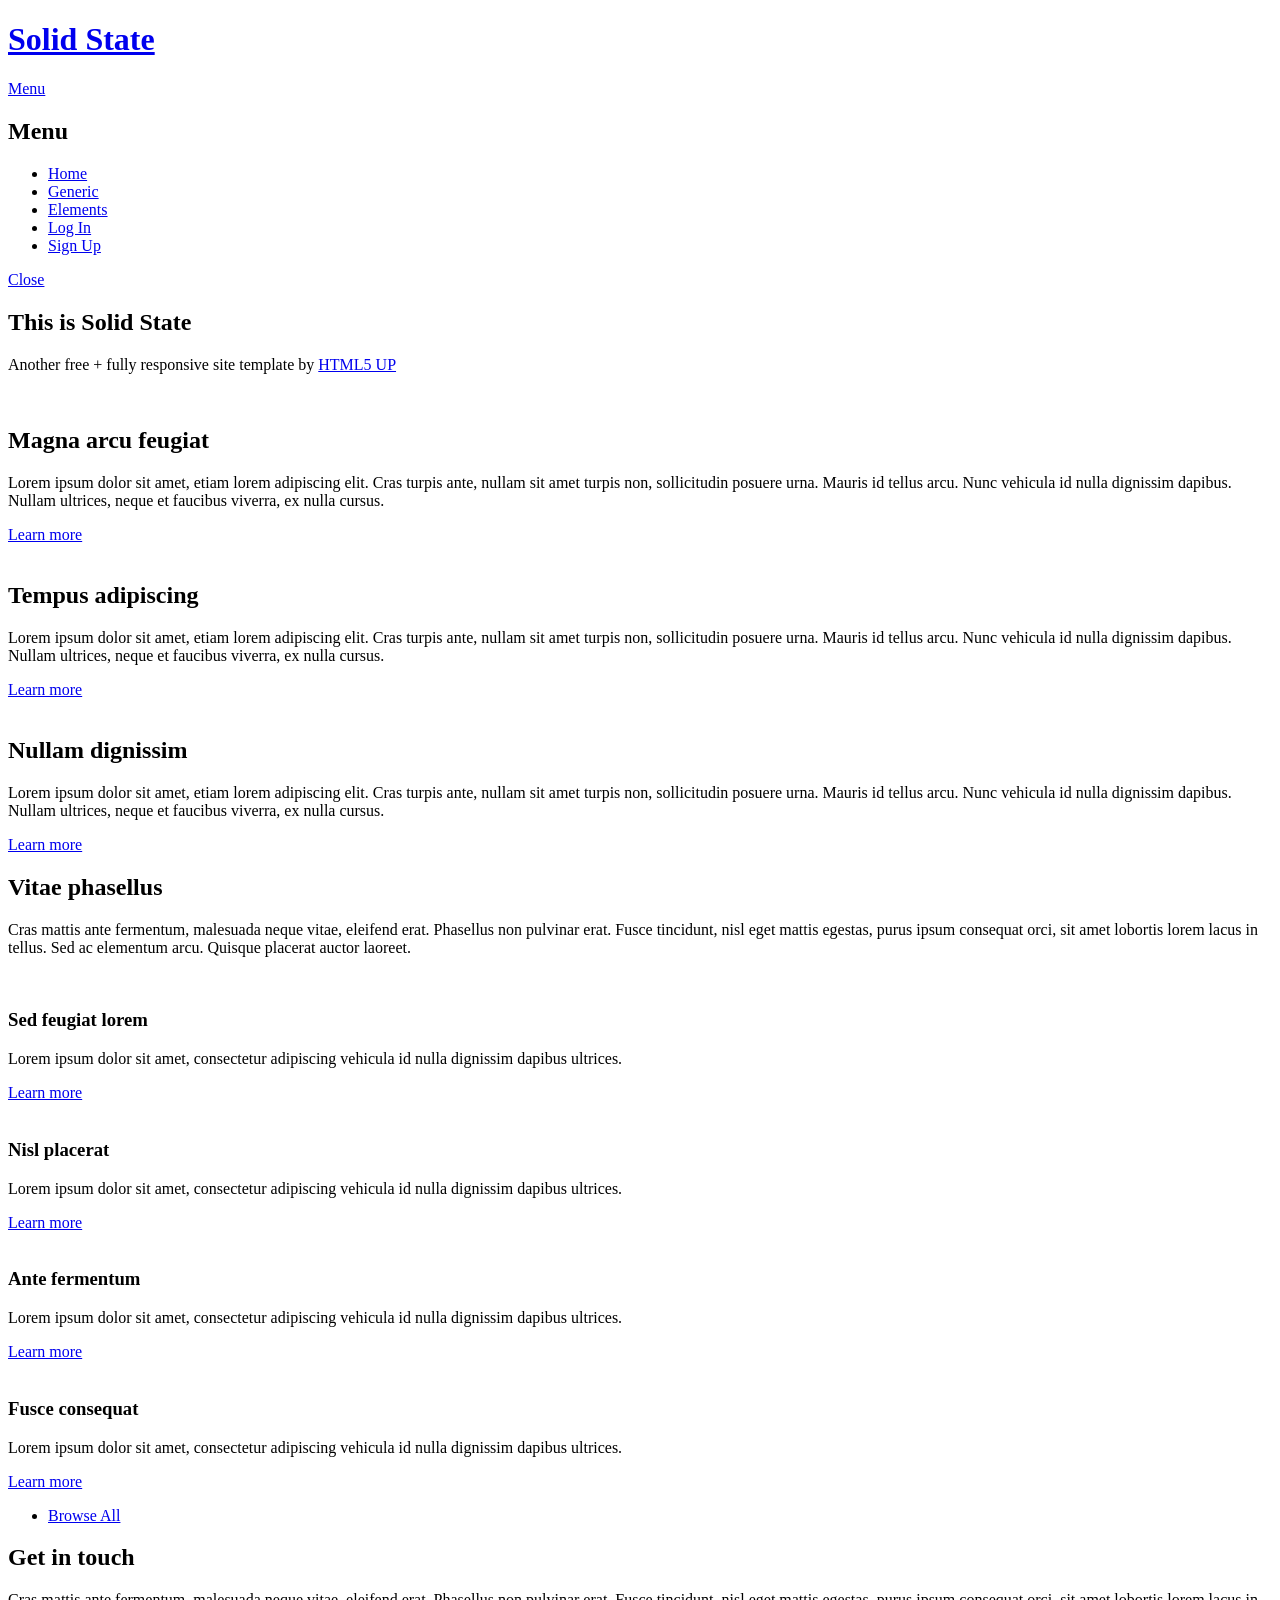
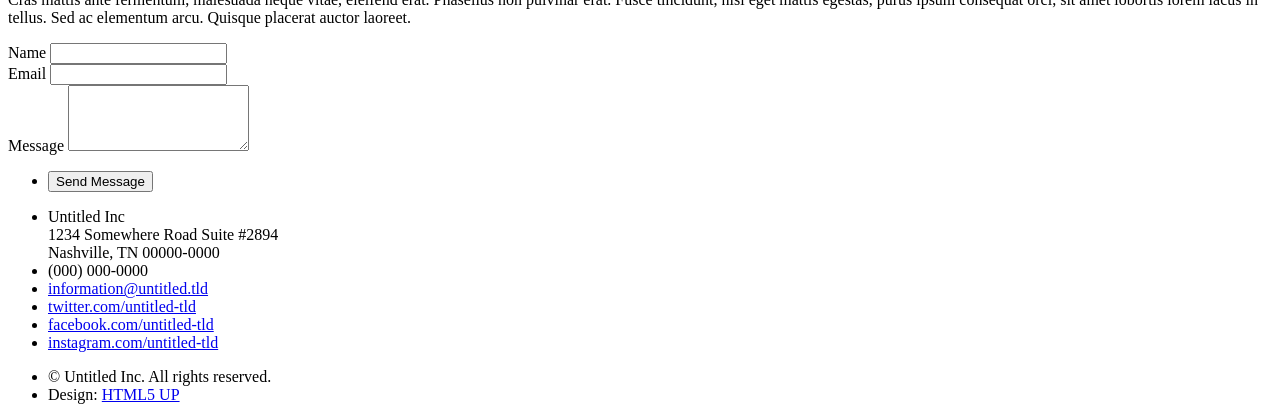
==== index.html @ 3078fb8d "Readding website template files" ====
<!DOCTYPE HTML>
<!--
	Solid State by HTML5 UP
	html5up.net | @ajlkn
	Free for personal and commercial use under the CCA 3.0 license (html5up.net/license)
-->
<html>
	<head>
		<title>Solid State by HTML5 UP</title>
		<meta charset="utf-8" />
		<meta name="viewport" content="width=device-width, initial-scale=1, user-scalable=no" />
		<link rel="stylesheet" href="assets/css/main.css" />
		<noscript><link rel="stylesheet" href="assets/css/noscript.css" /></noscript>
	</head>
	<body class="is-preload">

		<!-- Page Wrapper -->
			<div id="page-wrapper">

				<!-- Header -->
					<header id="header" class="alt">
						<h1><a href="index.html">Solid State</a></h1>
						<nav>
							<a href="#menu">Menu</a>
						</nav>
					</header>

				<!-- Menu -->
					<nav id="menu">
						<div class="inner">
							<h2>Menu</h2>
							<ul class="links">
								<li><a href="index.html">Home</a></li>
								<li><a href="generic.html">Generic</a></li>
								<li><a href="elements.html">Elements</a></li>
								<li><a href="#">Log In</a></li>
								<li><a href="#">Sign Up</a></li>
							</ul>
							<a href="#" class="close">Close</a>
						</div>
					</nav>

				<!-- Banner -->
					<section id="banner">
						<div class="inner">
							<div class="logo"><span class="icon fa-gem"></span></div>
							<h2>This is Solid State</h2>
							<p>Another free + fully responsive site template by <a href="http://html5up.net">HTML5 UP</a></p>
						</div>
					</section>

				<!-- Wrapper -->
					<section id="wrapper">

						<!-- One -->
							<section id="one" class="wrapper spotlight style1">
								<div class="inner">
									<a href="#" class="image"><img src="images/pic01.jpg" alt="" /></a>
									<div class="content">
										<h2 class="major">Magna arcu feugiat</h2>
										<p>Lorem ipsum dolor sit amet, etiam lorem adipiscing elit. Cras turpis ante, nullam sit amet turpis non, sollicitudin posuere urna. Mauris id tellus arcu. Nunc vehicula id nulla dignissim dapibus. Nullam ultrices, neque et faucibus viverra, ex nulla cursus.</p>
										<a href="#" class="special">Learn more</a>
									</div>
								</div>
							</section>

						<!-- Two -->
							<section id="two" class="wrapper alt spotlight style2">
								<div class="inner">
									<a href="#" class="image"><img src="images/pic02.jpg" alt="" /></a>
									<div class="content">
										<h2 class="major">Tempus adipiscing</h2>
										<p>Lorem ipsum dolor sit amet, etiam lorem adipiscing elit. Cras turpis ante, nullam sit amet turpis non, sollicitudin posuere urna. Mauris id tellus arcu. Nunc vehicula id nulla dignissim dapibus. Nullam ultrices, neque et faucibus viverra, ex nulla cursus.</p>
										<a href="#" class="special">Learn more</a>
									</div>
								</div>
							</section>

						<!-- Three -->
							<section id="three" class="wrapper spotlight style3">
								<div class="inner">
									<a href="#" class="image"><img src="images/pic03.jpg" alt="" /></a>
									<div class="content">
										<h2 class="major">Nullam dignissim</h2>
										<p>Lorem ipsum dolor sit amet, etiam lorem adipiscing elit. Cras turpis ante, nullam sit amet turpis non, sollicitudin posuere urna. Mauris id tellus arcu. Nunc vehicula id nulla dignissim dapibus. Nullam ultrices, neque et faucibus viverra, ex nulla cursus.</p>
										<a href="#" class="special">Learn more</a>
									</div>
								</div>
							</section>

						<!-- Four -->
							<section id="four" class="wrapper alt style1">
								<div class="inner">
									<h2 class="major">Vitae phasellus</h2>
									<p>Cras mattis ante fermentum, malesuada neque vitae, eleifend erat. Phasellus non pulvinar erat. Fusce tincidunt, nisl eget mattis egestas, purus ipsum consequat orci, sit amet lobortis lorem lacus in tellus. Sed ac elementum arcu. Quisque placerat auctor laoreet.</p>
									<section class="features">
										<article>
											<a href="#" class="image"><img src="images/pic04.jpg" alt="" /></a>
											<h3 class="major">Sed feugiat lorem</h3>
											<p>Lorem ipsum dolor sit amet, consectetur adipiscing vehicula id nulla dignissim dapibus ultrices.</p>
											<a href="#" class="special">Learn more</a>
										</article>
										<article>
											<a href="#" class="image"><img src="images/pic05.jpg" alt="" /></a>
											<h3 class="major">Nisl placerat</h3>
											<p>Lorem ipsum dolor sit amet, consectetur adipiscing vehicula id nulla dignissim dapibus ultrices.</p>
											<a href="#" class="special">Learn more</a>
										</article>
										<article>
											<a href="#" class="image"><img src="images/pic06.jpg" alt="" /></a>
											<h3 class="major">Ante fermentum</h3>
											<p>Lorem ipsum dolor sit amet, consectetur adipiscing vehicula id nulla dignissim dapibus ultrices.</p>
											<a href="#" class="special">Learn more</a>
										</article>
										<article>
											<a href="#" class="image"><img src="images/pic07.jpg" alt="" /></a>
											<h3 class="major">Fusce consequat</h3>
											<p>Lorem ipsum dolor sit amet, consectetur adipiscing vehicula id nulla dignissim dapibus ultrices.</p>
											<a href="#" class="special">Learn more</a>
										</article>
									</section>
									<ul class="actions">
										<li><a href="#" class="button">Browse All</a></li>
									</ul>
								</div>
							</section>

					</section>

				<!-- Footer -->
					<section id="footer">
						<div class="inner">
							<h2 class="major">Get in touch</h2>
							<p>Cras mattis ante fermentum, malesuada neque vitae, eleifend erat. Phasellus non pulvinar erat. Fusce tincidunt, nisl eget mattis egestas, purus ipsum consequat orci, sit amet lobortis lorem lacus in tellus. Sed ac elementum arcu. Quisque placerat auctor laoreet.</p>
							<form method="post" action="#">
								<div class="fields">
									<div class="field">
										<label for="name">Name</label>
										<input type="text" name="name" id="name" />
									</div>
									<div class="field">
										<label for="email">Email</label>
										<input type="email" name="email" id="email" />
									</div>
									<div class="field">
										<label for="message">Message</label>
										<textarea name="message" id="message" rows="4"></textarea>
									</div>
								</div>
								<ul class="actions">
									<li><input type="submit" value="Send Message" /></li>
								</ul>
							</form>
							<ul class="contact">
								<li class="icon solid fa-home">
									Untitled Inc<br />
									1234 Somewhere Road Suite #2894<br />
									Nashville, TN 00000-0000
								</li>
								<li class="icon solid fa-phone">(000) 000-0000</li>
								<li class="icon solid fa-envelope"><a href="#">information@untitled.tld</a></li>
								<li class="icon brands fa-twitter"><a href="#">twitter.com/untitled-tld</a></li>
								<li class="icon brands fa-facebook-f"><a href="#">facebook.com/untitled-tld</a></li>
								<li class="icon brands fa-instagram"><a href="#">instagram.com/untitled-tld</a></li>
							</ul>
							<ul class="copyright">
								<li>&copy; Untitled Inc. All rights reserved.</li><li>Design: <a href="http://html5up.net">HTML5 UP</a></li>
							</ul>
						</div>
					</section>

			</div>

		<!-- Scripts -->
			<script src="assets/js/jquery.min.js"></script>
			<script src="assets/js/jquery.scrollex.min.js"></script>
			<script src="assets/js/browser.min.js"></script>
			<script src="assets/js/breakpoints.min.js"></script>
			<script src="assets/js/util.js"></script>
			<script src="assets/js/main.js"></script>

	</body>
</html>
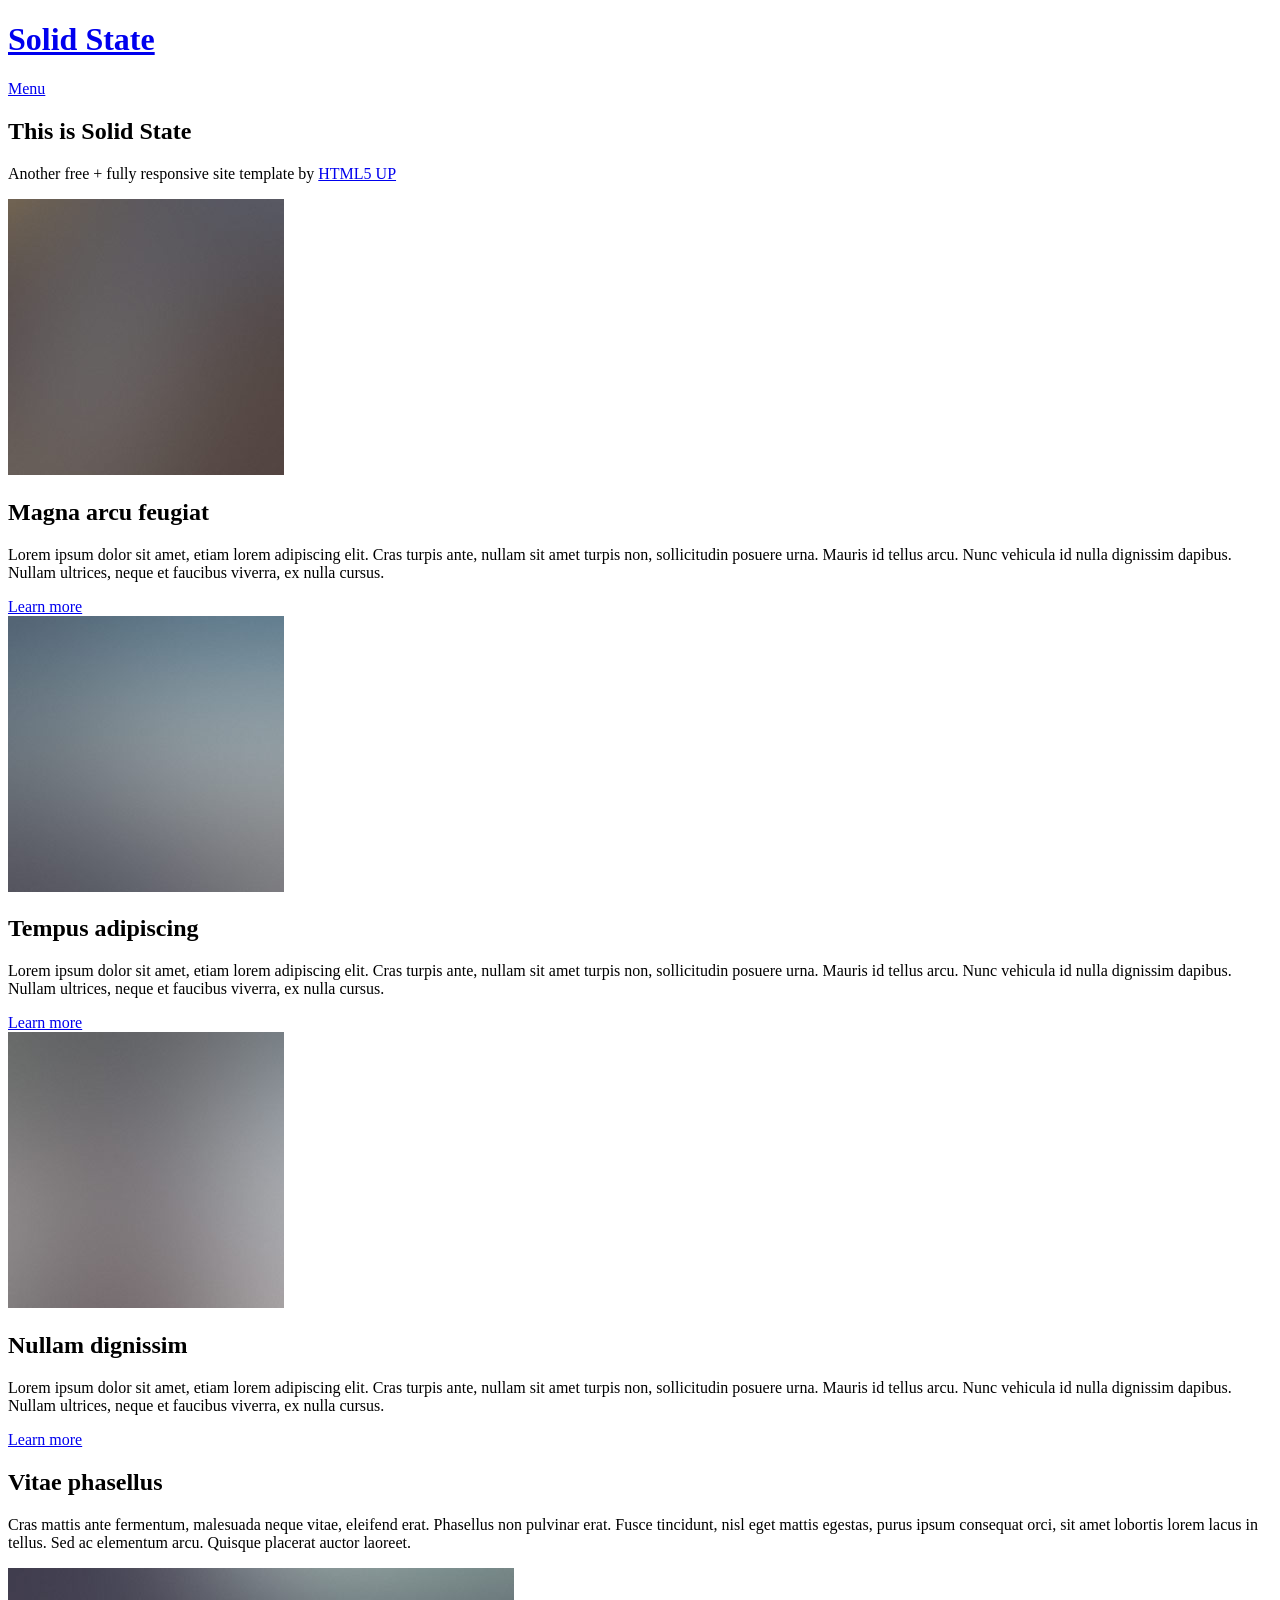
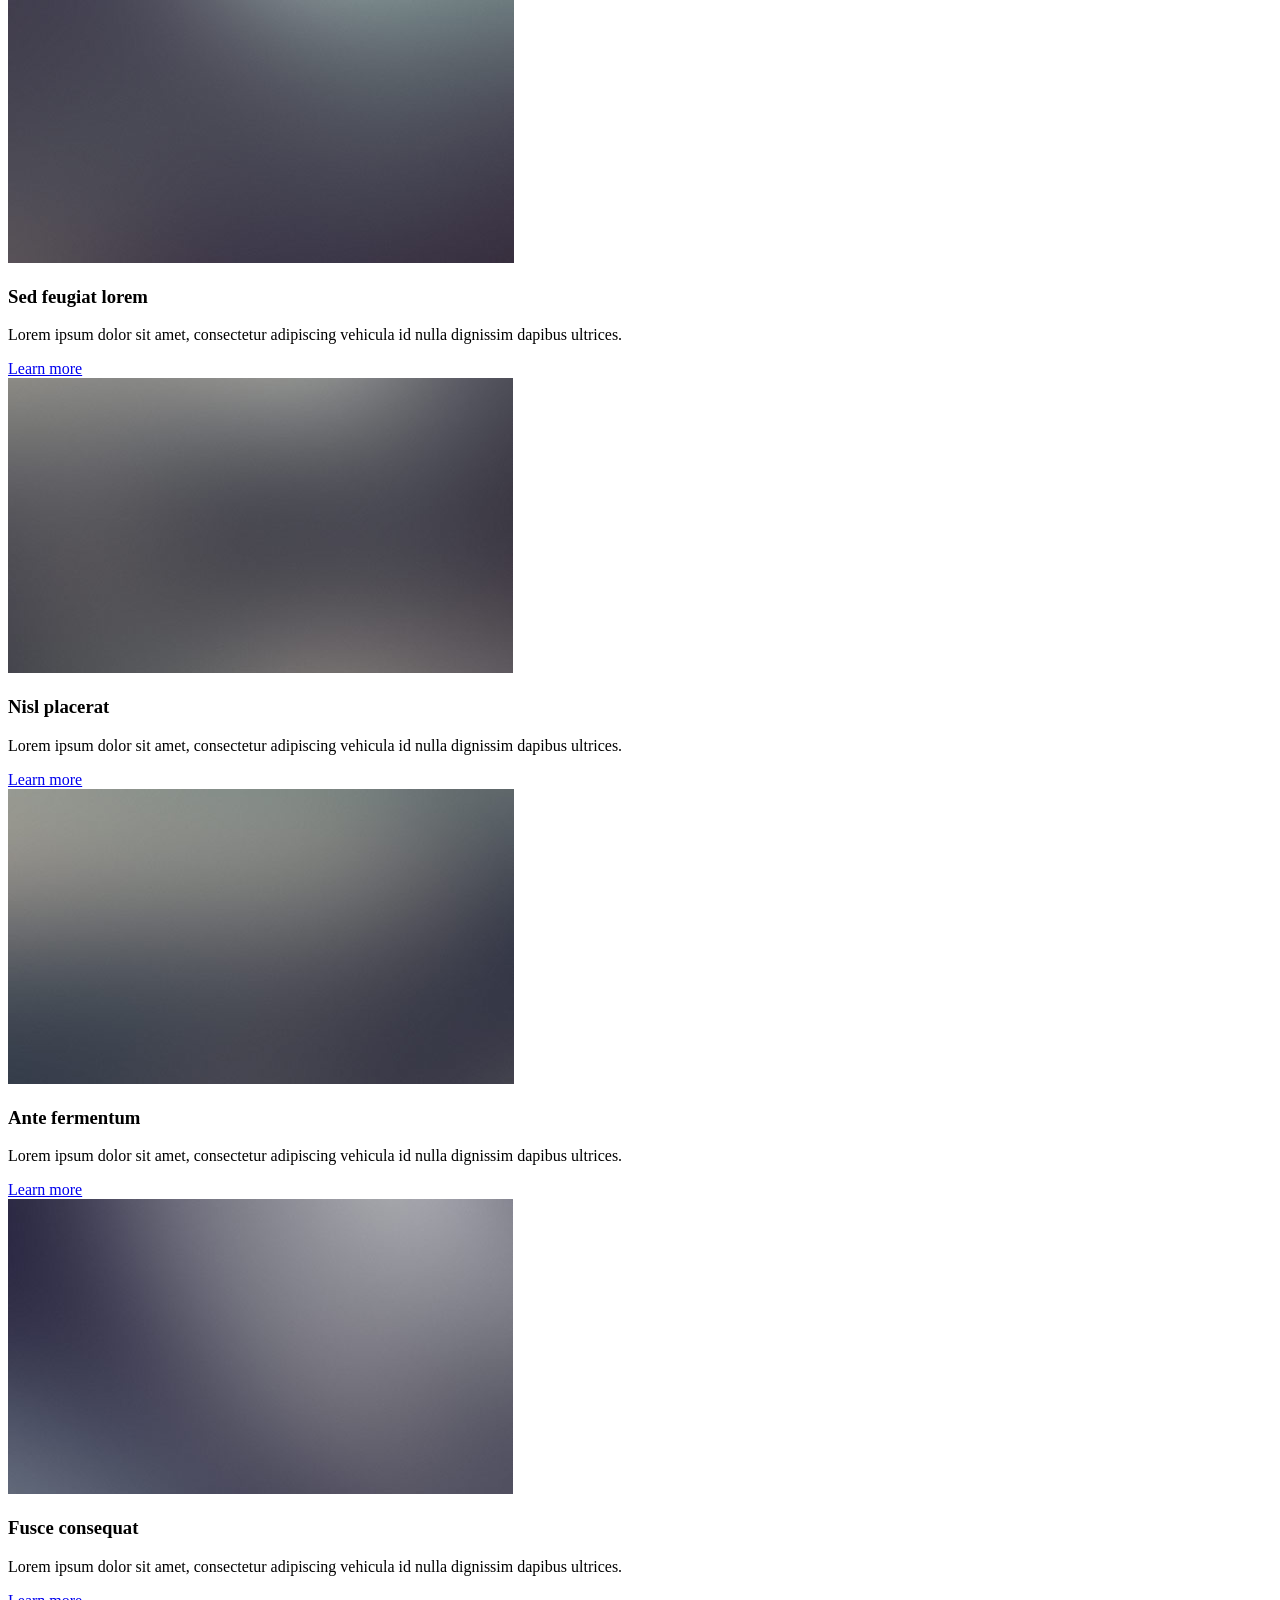
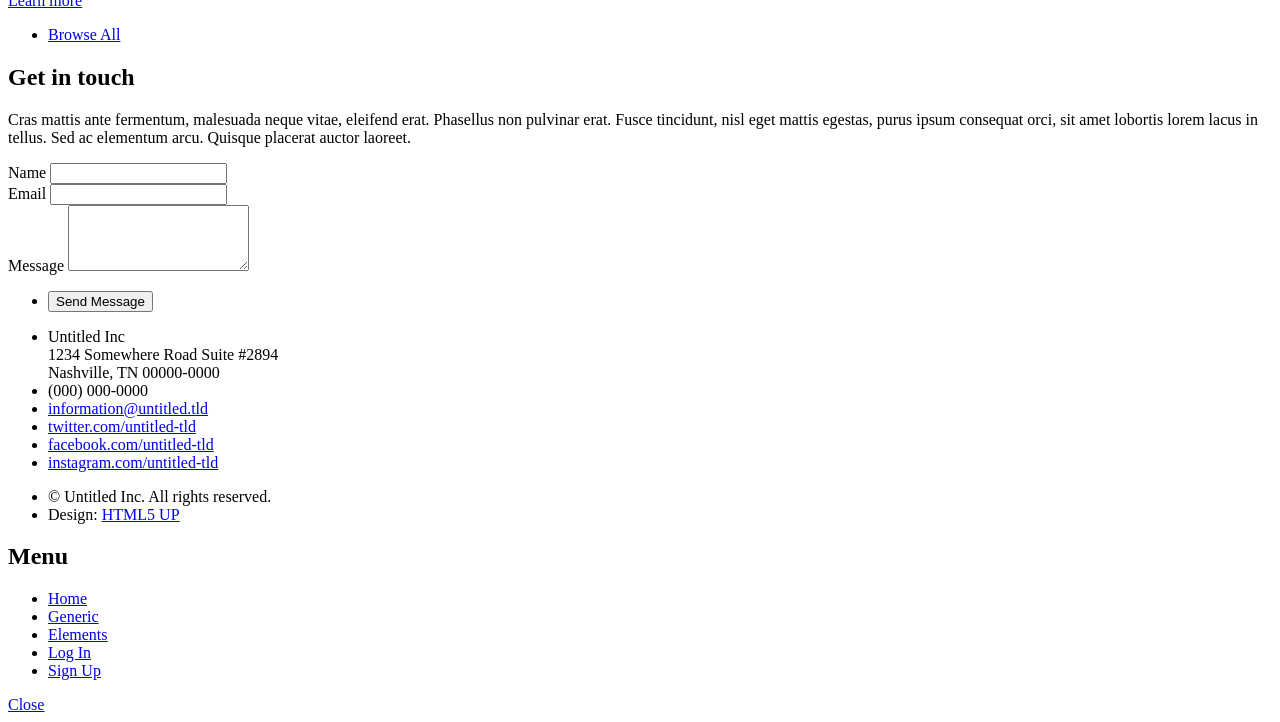
==== commit a20e6d24: "Uploading template images and readjusting /assets back to assets" ====
--- a/assets/css/main.css
+++ b/assets/css/main.css
@@ -0,0 +1,4156 @@
+@import url(fontawesome-all.min.css);
+@import url("https://fonts.googleapis.com/css?family=Raleway:200,700|Source+Sans+Pro:300,600,300italic,600italic");
+
+/*
+	Solid State by HTML5 UP
+	html5up.net | @ajlkn
+	Free for personal and commercial use under the CCA 3.0 license (html5up.net/license)
+*/
+
+html, body, div, span, applet, object,
+iframe, h1, h2, h3, h4, h5, h6, p, blockquote,
+pre, a, abbr, acronym, address, big, cite,
+code, del, dfn, em, img, ins, kbd, q, s, samp,
+small, strike, strong, sub, sup, tt, var, b,
+u, i, center, dl, dt, dd, ol, ul, li, fieldset,
+form, label, legend, table, caption, tbody,
+tfoot, thead, tr, th, td, article, aside,
+canvas, details, embed, figure, figcaption,
+footer, header, hgroup, menu, nav, output, ruby,
+section, summary, time, mark, audio, video {
+	margin: 0;
+	padding: 0;
+	border: 0;
+	font-size: 100%;
+	font: inherit;
+	vertical-align: baseline;}
+
+article, aside, details, figcaption, figure,
+footer, header, hgroup, menu, nav, section {
+	display: block;}
+
+body {
+	line-height: 1;
+}
+
+ol, ul {
+	list-style: none;
+}
+
+blockquote, q {
+	quotes: none;
+}
+
+	blockquote:before, blockquote:after, q:before, q:after {
+		content: '';
+		content: none;
+	}
+
+table {
+	border-collapse: collapse;
+	border-spacing: 0;
+}
+
+body {
+	-webkit-text-size-adjust: none;
+}
+
+mark {
+	background-color: transparent;
+	color: inherit;
+}
+
+input::-moz-focus-inner {
+	border: 0;
+	padding: 0;
+}
+
+input, select, textarea {
+	-moz-appearance: none;
+	-webkit-appearance: none;
+	-ms-appearance: none;
+	appearance: none;
+}
+
+/* Basic */
+
+	@-ms-viewport {
+		width: device-width;
+	}
+
+	body {
+		-ms-overflow-style: scrollbar;
+	}
+
+	@media screen and (max-width: 480px) {
+
+		html, body {
+			min-width: 320px;
+		}
+
+	}
+
+	html {
+		box-sizing: border-box;
+	}
+
+	*, *:before, *:after {
+		box-sizing: inherit;
+	}
+
+	body {
+		background-color: #2e3141;
+		background-image: linear-gradient(to top, rgba(46, 49, 65, 0.8), rgba(46, 49, 65, 0.8)), url("../../images/bg.jpg");
+		background-size: auto,+ cover;
+		background-attachment: fixed,+ fixed;
+		background-position: center,+ center;
+	}
+
+		body.is-preload *, body.is-preload *:before, body.is-preload *:after {
+			-moz-animation: none !important;
+			-webkit-animation: none !important;
+			-ms-animation: none !important;
+			animation: none !important;
+			-moz-transition: none !important;
+			-webkit-transition: none !important;
+			-ms-transition: none !important;
+			transition: none !important;
+		}
+
+/* Type */
+
+	body, input, select, textarea {
+		color: #ffffff;
+		font-family: "Source Sans Pro", Helvetica, sans-serif;
+		font-size: 16.5pt;
+		font-weight: 300;
+		line-height: 1.65;
+	}
+
+		@media screen and (max-width: 1680px) {
+
+			body, input, select, textarea {
+				font-size: 13pt;
+			}
+
+		}
+
+		@media screen and (max-width: 1280px) {
+
+			body, input, select, textarea {
+				font-size: 12pt;
+			}
+
+		}
+
+		@media screen and (max-width: 980px) {
+
+			body, input, select, textarea {
+				font-size: 12pt;
+			}
+
+		}
+
+		@media screen and (max-width: 736px) {
+
+			body, input, select, textarea {
+				font-size: 12pt;
+			}
+
+		}
+
+		@media screen and (max-width: 480px) {
+
+			body, input, select, textarea {
+				font-size: 12pt;
+			}
+
+		}
+
+	a {
+		-moz-transition: color 0.2s ease-in-out, border-bottom-color 0.2s ease-in-out;
+		-webkit-transition: color 0.2s ease-in-out, border-bottom-color 0.2s ease-in-out;
+		-ms-transition: color 0.2s ease-in-out, border-bottom-color 0.2s ease-in-out;
+		transition: color 0.2s ease-in-out, border-bottom-color 0.2s ease-in-out;
+		border-bottom: dotted 1px rgba(255, 255, 255, 0.35);
+		color: #ffffff;
+		text-decoration: none;
+	}
+
+		a:hover {
+			border-bottom-color: transparent;
+			color: #ffffff !important;
+		}
+
+		a.special:not(.button) {
+			text-decoration: none;
+			border-bottom: 0;
+			display: block;
+			font-family: Raleway, Helvetica, sans-serif;
+			font-size: 0.8em;
+			font-weight: 700;
+			letter-spacing: 0.1em;
+			margin: 0 0 2em 0;
+			text-transform: uppercase;
+		}
+
+			a.special:not(.button):before {
+				-moz-osx-font-smoothing: grayscale;
+				-webkit-font-smoothing: antialiased;
+				display: inline-block;
+				font-style: normal;
+				font-variant: normal;
+				text-rendering: auto;
+				line-height: 1;
+				text-transform: none !important;
+				font-family: 'Font Awesome 5 Free';
+				font-weight: 900;
+			}
+
+			a.special:not(.button):before {
+				-moz-transition: background-color 0.2s ease-in-out;
+				-webkit-transition: background-color 0.2s ease-in-out;
+				-ms-transition: background-color 0.2s ease-in-out;
+				transition: background-color 0.2s ease-in-out;
+				border-radius: 100%;
+				border: solid 2px rgba(255, 255, 255, 0.125);
+				content: '\f105';
+				display: inline-block;
+				font-size: 1.25em;
+				height: 2em;
+				line-height: 1.75em;
+				margin-right: 0.85em;
+				text-align: center;
+				text-indent: 0.15em;
+				vertical-align: middle;
+				width: 2em;
+			}
+
+			a.special:not(.button):hover:before {
+				background-color: rgba(255, 255, 255, 0.025);
+			}
+
+			a.special:not(.button):active:before {
+				background-color: rgba(255, 255, 255, 0.075);
+			}
+
+	strong, b {
+		color: #ffffff;
+		font-weight: 600;
+	}
+
+	em, i {
+		font-style: italic;
+	}
+
+	p {
+		margin: 0 0 2em 0;
+	}
+
+	h1, h2, h3, h4, h5, h6 {
+		color: #ffffff;
+		font-family: Raleway, Helvetica, sans-serif;
+		font-weight: 700;
+		letter-spacing: 0.1em;
+		margin: 0 0 1em 0;
+		text-transform: uppercase;
+	}
+
+		h1 a, h2 a, h3 a, h4 a, h5 a, h6 a {
+			color: inherit;
+			text-decoration: none;
+			border-bottom: 0;
+		}
+
+		h1 span, h2 span, h3 span, h4 span, h5 span, h6 span {
+			font-weight: 200;
+		}
+
+		h1.major, h2.major, h3.major, h4.major, h5.major, h6.major {
+			padding-bottom: 1em;
+			border-bottom: solid 2px rgba(255, 255, 255, 0.125);
+		}
+
+	h2 {
+		font-size: 1.2em;
+	}
+
+	h3 {
+		font-size: 0.9em;
+	}
+
+	h4 {
+		font-size: 0.7em;
+	}
+
+	h5 {
+		font-size: 0.7em;
+	}
+
+	h6 {
+		font-size: 0.7em;
+	}
+
+	@media screen and (max-width: 736px) {
+
+		h2 {
+			font-size: 1em;
+		}
+
+		h3 {
+			font-size: 0.8em;
+		}
+
+	}
+
+	sub {
+		font-size: 0.8em;
+		position: relative;
+		top: 0.5em;
+	}
+
+	sup {
+		font-size: 0.8em;
+		position: relative;
+		top: -0.5em;
+	}
+
+	blockquote {
+		border-left: solid 4px rgba(255, 255, 255, 0.125);
+		font-style: italic;
+		margin: 0 0 2em 0;
+		padding: 0.5em 0 0.5em 2em;
+	}
+
+	code {
+		background: rgba(255, 255, 255, 0.025);
+		border-radius: 5px;
+		border: solid 2px rgba(255, 255, 255, 0.125);
+		font-family: "Courier New", monospace;
+		font-size: 0.9em;
+		margin: 0 0.25em;
+		padding: 0.25em 0.65em;
+	}
+
+	pre {
+		-webkit-overflow-scrolling: touch;
+		font-family: "Courier New", monospace;
+		font-size: 0.9em;
+		margin: 0 0 2em 0;
+	}
+
+		pre code {
+			display: block;
+			line-height: 1.75em;
+			padding: 1em 1.5em;
+			overflow-x: auto;
+		}
+
+	hr {
+		border: 0;
+		border-bottom: solid 2px rgba(255, 255, 255, 0.125);
+		margin: 2.5em 0;
+	}
+
+		hr.major {
+			margin: 4em 0;
+		}
+
+	.align-left {
+		text-align: left;
+	}
+
+	.align-center {
+		text-align: center;
+	}
+
+	.align-right {
+		text-align: right;
+	}
+
+/* Row */
+
+	.row {
+		display: flex;
+		flex-wrap: wrap;
+		box-sizing: border-box;
+		align-items: stretch;
+	}
+
+		.row > * {
+			box-sizing: border-box;
+		}
+
+		.row.gtr-uniform > * > :last-child {
+			margin-bottom: 0;
+		}
+
+		.row.aln-left {
+			justify-content: flex-start;
+		}
+
+		.row.aln-center {
+			justify-content: center;
+		}
+
+		.row.aln-right {
+			justify-content: flex-end;
+		}
+
+		.row.aln-top {
+			align-items: flex-start;
+		}
+
+		.row.aln-middle {
+			align-items: center;
+		}
+
+		.row.aln-bottom {
+			align-items: flex-end;
+		}
+
+		.row > .imp {
+			order: -1;
+		}
+
+		.row > .col-1 {
+			width: 8.33333%;
+		}
+
+		.row > .off-1 {
+			margin-left: 8.33333%;
+		}
+
+		.row > .col-2 {
+			width: 16.66667%;
+		}
+
+		.row > .off-2 {
+			margin-left: 16.66667%;
+		}
+
+		.row > .col-3 {
+			width: 25%;
+		}
+
+		.row > .off-3 {
+			margin-left: 25%;
+		}
+
+		.row > .col-4 {
+			width: 33.33333%;
+		}
+
+		.row > .off-4 {
+			margin-left: 33.33333%;
+		}
+
+		.row > .col-5 {
+			width: 41.66667%;
+		}
+
+		.row > .off-5 {
+			margin-left: 41.66667%;
+		}
+
+		.row > .col-6 {
+			width: 50%;
+		}
+
+		.row > .off-6 {
+			margin-left: 50%;
+		}
+
+		.row > .col-7 {
+			width: 58.33333%;
+		}
+
+		.row > .off-7 {
+			margin-left: 58.33333%;
+		}
+
+		.row > .col-8 {
+			width: 66.66667%;
+		}
+
+		.row > .off-8 {
+			margin-left: 66.66667%;
+		}
+
+		.row > .col-9 {
+			width: 75%;
+		}
+
+		.row > .off-9 {
+			margin-left: 75%;
+		}
+
+		.row > .col-10 {
+			width: 83.33333%;
+		}
+
+		.row > .off-10 {
+			margin-left: 83.33333%;
+		}
+
+		.row > .col-11 {
+			width: 91.66667%;
+		}
+
+		.row > .off-11 {
+			margin-left: 91.66667%;
+		}
+
+		.row > .col-12 {
+			width: 100%;
+		}
+
+		.row > .off-12 {
+			margin-left: 100%;
+		}
+
+		.row.gtr-0 {
+			margin-top: 0;
+			margin-left: 0em;
+		}
+
+			.row.gtr-0 > * {
+				padding: 0 0 0 0em;
+			}
+
+			.row.gtr-0.gtr-uniform {
+				margin-top: 0em;
+			}
+
+				.row.gtr-0.gtr-uniform > * {
+					padding-top: 0em;
+				}
+
+		.row.gtr-25 {
+			margin-top: 0;
+			margin-left: -0.4375em;
+		}
+
+			.row.gtr-25 > * {
+				padding: 0 0 0 0.4375em;
+			}
+
+			.row.gtr-25.gtr-uniform {
+				margin-top: -0.4375em;
+			}
+
+				.row.gtr-25.gtr-uniform > * {
+					padding-top: 0.4375em;
+				}
+
+		.row.gtr-50 {
+			margin-top: 0;
+			margin-left: -0.875em;
+		}
+
+			.row.gtr-50 > * {
+				padding: 0 0 0 0.875em;
+			}
+
+			.row.gtr-50.gtr-uniform {
+				margin-top: -0.875em;
+			}
+
+				.row.gtr-50.gtr-uniform > * {
+					padding-top: 0.875em;
+				}
+
+		.row {
+			margin-top: 0;
+			margin-left: -1.75em;
+		}
+
+			.row > * {
+				padding: 0 0 0 1.75em;
+			}
+
+			.row.gtr-uniform {
+				margin-top: -1.75em;
+			}
+
+				.row.gtr-uniform > * {
+					padding-top: 1.75em;
+				}
+
+		.row.gtr-150 {
+			margin-top: 0;
+			margin-left: -2.625em;
+		}
+
+			.row.gtr-150 > * {
+				padding: 0 0 0 2.625em;
+			}
+
+			.row.gtr-150.gtr-uniform {
+				margin-top: -2.625em;
+			}
+
+				.row.gtr-150.gtr-uniform > * {
+					padding-top: 2.625em;
+				}
+
+		.row.gtr-200 {
+			margin-top: 0;
+			margin-left: -3.5em;
+		}
+
+			.row.gtr-200 > * {
+				padding: 0 0 0 3.5em;
+			}
+
+			.row.gtr-200.gtr-uniform {
+				margin-top: -3.5em;
+			}
+
+				.row.gtr-200.gtr-uniform > * {
+					padding-top: 3.5em;
+				}
+
+		@media screen and (max-width: 1680px) {
+
+			.row {
+				display: flex;
+				flex-wrap: wrap;
+				box-sizing: border-box;
+				align-items: stretch;
+			}
+
+				.row > * {
+					box-sizing: border-box;
+				}
+
+				.row.gtr-uniform > * > :last-child {
+					margin-bottom: 0;
+				}
+
+				.row.aln-left {
+					justify-content: flex-start;
+				}
+
+				.row.aln-center {
+					justify-content: center;
+				}
+
+				.row.aln-right {
+					justify-content: flex-end;
+				}
+
+				.row.aln-top {
+					align-items: flex-start;
+				}
+
+				.row.aln-middle {
+					align-items: center;
+				}
+
+				.row.aln-bottom {
+					align-items: flex-end;
+				}
+
+				.row > .imp-xlarge {
+					order: -1;
+				}
+
+				.row > .col-1-xlarge {
+					width: 8.33333%;
+				}
+
+				.row > .off-1-xlarge {
+					margin-left: 8.33333%;
+				}
+
+				.row > .col-2-xlarge {
+					width: 16.66667%;
+				}
+
+				.row > .off-2-xlarge {
+					margin-left: 16.66667%;
+				}
+
+				.row > .col-3-xlarge {
+					width: 25%;
+				}
+
+				.row > .off-3-xlarge {
+					margin-left: 25%;
+				}
+
+				.row > .col-4-xlarge {
+					width: 33.33333%;
+				}
+
+				.row > .off-4-xlarge {
+					margin-left: 33.33333%;
+				}
+
+				.row > .col-5-xlarge {
+					width: 41.66667%;
+				}
+
+				.row > .off-5-xlarge {
+					margin-left: 41.66667%;
+				}
+
+				.row > .col-6-xlarge {
+					width: 50%;
+				}
+
+				.row > .off-6-xlarge {
+					margin-left: 50%;
+				}
+
+				.row > .col-7-xlarge {
+					width: 58.33333%;
+				}
+
+				.row > .off-7-xlarge {
+					margin-left: 58.33333%;
+				}
+
+				.row > .col-8-xlarge {
+					width: 66.66667%;
+				}
+
+				.row > .off-8-xlarge {
+					margin-left: 66.66667%;
+				}
+
+				.row > .col-9-xlarge {
+					width: 75%;
+				}
+
+				.row > .off-9-xlarge {
+					margin-left: 75%;
+				}
+
+				.row > .col-10-xlarge {
+					width: 83.33333%;
+				}
+
+				.row > .off-10-xlarge {
+					margin-left: 83.33333%;
+				}
+
+				.row > .col-11-xlarge {
+					width: 91.66667%;
+				}
+
+				.row > .off-11-xlarge {
+					margin-left: 91.66667%;
+				}
+
+				.row > .col-12-xlarge {
+					width: 100%;
+				}
+
+				.row > .off-12-xlarge {
+					margin-left: 100%;
+				}
+
+				.row.gtr-0 {
+					margin-top: 0;
+					margin-left: 0em;
+				}
+
+					.row.gtr-0 > * {
+						padding: 0 0 0 0em;
+					}
+
+					.row.gtr-0.gtr-uniform {
+						margin-top: 0em;
+					}
+
+						.row.gtr-0.gtr-uniform > * {
+							padding-top: 0em;
+						}
+
+				.row.gtr-25 {
+					margin-top: 0;
+					margin-left: -0.4375em;
+				}
+
+					.row.gtr-25 > * {
+						padding: 0 0 0 0.4375em;
+					}
+
+					.row.gtr-25.gtr-uniform {
+						margin-top: -0.4375em;
+					}
+
+						.row.gtr-25.gtr-uniform > * {
+							padding-top: 0.4375em;
+						}
+
+				.row.gtr-50 {
+					margin-top: 0;
+					margin-left: -0.875em;
+				}
+
+					.row.gtr-50 > * {
+						padding: 0 0 0 0.875em;
+					}
+
+					.row.gtr-50.gtr-uniform {
+						margin-top: -0.875em;
+					}
+
+						.row.gtr-50.gtr-uniform > * {
+							padding-top: 0.875em;
+						}
+
+				.row {
+					margin-top: 0;
+					margin-left: -1.75em;
+				}
+
+					.row > * {
+						padding: 0 0 0 1.75em;
+					}
+
+					.row.gtr-uniform {
+						margin-top: -1.75em;
+					}
+
+						.row.gtr-uniform > * {
+							padding-top: 1.75em;
+						}
+
+				.row.gtr-150 {
+					margin-top: 0;
+					margin-left: -2.625em;
+				}
+
+					.row.gtr-150 > * {
+						padding: 0 0 0 2.625em;
+					}
+
+					.row.gtr-150.gtr-uniform {
+						margin-top: -2.625em;
+					}
+
+						.row.gtr-150.gtr-uniform > * {
+							padding-top: 2.625em;
+						}
+
+				.row.gtr-200 {
+					margin-top: 0;
+					margin-left: -3.5em;
+				}
+
+					.row.gtr-200 > * {
+						padding: 0 0 0 3.5em;
+					}
+
+					.row.gtr-200.gtr-uniform {
+						margin-top: -3.5em;
+					}
+
+						.row.gtr-200.gtr-uniform > * {
+							padding-top: 3.5em;
+						}
+
+		}
+
+		@media screen and (max-width: 1280px) {
+
+			.row {
+				display: flex;
+				flex-wrap: wrap;
+				box-sizing: border-box;
+				align-items: stretch;
+			}
+
+				.row > * {
+					box-sizing: border-box;
+				}
+
+				.row.gtr-uniform > * > :last-child {
+					margin-bottom: 0;
+				}
+
+				.row.aln-left {
+					justify-content: flex-start;
+				}
+
+				.row.aln-center {
+					justify-content: center;
+				}
+
+				.row.aln-right {
+					justify-content: flex-end;
+				}
+
+				.row.aln-top {
+					align-items: flex-start;
+				}
+
+				.row.aln-middle {
+					align-items: center;
+				}
+
+				.row.aln-bottom {
+					align-items: flex-end;
+				}
+
+				.row > .imp-large {
+					order: -1;
+				}
+
+				.row > .col-1-large {
+					width: 8.33333%;
+				}
+
+				.row > .off-1-large {
+					margin-left: 8.33333%;
+				}
+
+				.row > .col-2-large {
+					width: 16.66667%;
+				}
+
+				.row > .off-2-large {
+					margin-left: 16.66667%;
+				}
+
+				.row > .col-3-large {
+					width: 25%;
+				}
+
+				.row > .off-3-large {
+					margin-left: 25%;
+				}
+
+				.row > .col-4-large {
+					width: 33.33333%;
+				}
+
+				.row > .off-4-large {
+					margin-left: 33.33333%;
+				}
+
+				.row > .col-5-large {
+					width: 41.66667%;
+				}
+
+				.row > .off-5-large {
+					margin-left: 41.66667%;
+				}
+
+				.row > .col-6-large {
+					width: 50%;
+				}
+
+				.row > .off-6-large {
+					margin-left: 50%;
+				}
+
+				.row > .col-7-large {
+					width: 58.33333%;
+				}
+
+				.row > .off-7-large {
+					margin-left: 58.33333%;
+				}
+
+				.row > .col-8-large {
+					width: 66.66667%;
+				}
+
+				.row > .off-8-large {
+					margin-left: 66.66667%;
+				}
+
+				.row > .col-9-large {
+					width: 75%;
+				}
+
+				.row > .off-9-large {
+					margin-left: 75%;
+				}
+
+				.row > .col-10-large {
+					width: 83.33333%;
+				}
+
+				.row > .off-10-large {
+					margin-left: 83.33333%;
+				}
+
+				.row > .col-11-large {
+					width: 91.66667%;
+				}
+
+				.row > .off-11-large {
+					margin-left: 91.66667%;
+				}
+
+				.row > .col-12-large {
+					width: 100%;
+				}
+
+				.row > .off-12-large {
+					margin-left: 100%;
+				}
+
+				.row.gtr-0 {
+					margin-top: 0;
+					margin-left: 0em;
+				}
+
+					.row.gtr-0 > * {
+						padding: 0 0 0 0em;
+					}
+
+					.row.gtr-0.gtr-uniform {
+						margin-top: 0em;
+					}
+
+						.row.gtr-0.gtr-uniform > * {
+							padding-top: 0em;
+						}
+
+				.row.gtr-25 {
+					margin-top: 0;
+					margin-left: -0.4375em;
+				}
+
+					.row.gtr-25 > * {
+						padding: 0 0 0 0.4375em;
+					}
+
+					.row.gtr-25.gtr-uniform {
+						margin-top: -0.4375em;
+					}
+
+						.row.gtr-25.gtr-uniform > * {
+							padding-top: 0.4375em;
+						}
+
+				.row.gtr-50 {
+					margin-top: 0;
+					margin-left: -0.875em;
+				}
+
+					.row.gtr-50 > * {
+						padding: 0 0 0 0.875em;
+					}
+
+					.row.gtr-50.gtr-uniform {
+						margin-top: -0.875em;
+					}
+
+						.row.gtr-50.gtr-uniform > * {
+							padding-top: 0.875em;
+						}
+
+				.row {
+					margin-top: 0;
+					margin-left: -1.75em;
+				}
+
+					.row > * {
+						padding: 0 0 0 1.75em;
+					}
+
+					.row.gtr-uniform {
+						margin-top: -1.75em;
+					}
+
+						.row.gtr-uniform > * {
+							padding-top: 1.75em;
+						}
+
+				.row.gtr-150 {
+					margin-top: 0;
+					margin-left: -2.625em;
+				}
+
+					.row.gtr-150 > * {
+						padding: 0 0 0 2.625em;
+					}
+
+					.row.gtr-150.gtr-uniform {
+						margin-top: -2.625em;
+					}
+
+						.row.gtr-150.gtr-uniform > * {
+							padding-top: 2.625em;
+						}
+
+				.row.gtr-200 {
+					margin-top: 0;
+					margin-left: -3.5em;
+				}
+
+					.row.gtr-200 > * {
+						padding: 0 0 0 3.5em;
+					}
+
+					.row.gtr-200.gtr-uniform {
+						margin-top: -3.5em;
+					}
+
+						.row.gtr-200.gtr-uniform > * {
+							padding-top: 3.5em;
+						}
+
+		}
+
+		@media screen and (max-width: 980px) {
+
+			.row {
+				display: flex;
+				flex-wrap: wrap;
+				box-sizing: border-box;
+				align-items: stretch;
+			}
+
+				.row > * {
+					box-sizing: border-box;
+				}
+
+				.row.gtr-uniform > * > :last-child {
+					margin-bottom: 0;
+				}
+
+				.row.aln-left {
+					justify-content: flex-start;
+				}
+
+				.row.aln-center {
+					justify-content: center;
+				}
+
+				.row.aln-right {
+					justify-content: flex-end;
+				}
+
+				.row.aln-top {
+					align-items: flex-start;
+				}
+
+				.row.aln-middle {
+					align-items: center;
+				}
+
+				.row.aln-bottom {
+					align-items: flex-end;
+				}
+
+				.row > .imp-medium {
+					order: -1;
+				}
+
+				.row > .col-1-medium {
+					width: 8.33333%;
+				}
+
+				.row > .off-1-medium {
+					margin-left: 8.33333%;
+				}
+
+				.row > .col-2-medium {
+					width: 16.66667%;
+				}
+
+				.row > .off-2-medium {
+					margin-left: 16.66667%;
+				}
+
+				.row > .col-3-medium {
+					width: 25%;
+				}
+
+				.row > .off-3-medium {
+					margin-left: 25%;
+				}
+
+				.row > .col-4-medium {
+					width: 33.33333%;
+				}
+
+				.row > .off-4-medium {
+					margin-left: 33.33333%;
+				}
+
+				.row > .col-5-medium {
+					width: 41.66667%;
+				}
+
+				.row > .off-5-medium {
+					margin-left: 41.66667%;
+				}
+
+				.row > .col-6-medium {
+					width: 50%;
+				}
+
+				.row > .off-6-medium {
+					margin-left: 50%;
+				}
+
+				.row > .col-7-medium {
+					width: 58.33333%;
+				}
+
+				.row > .off-7-medium {
+					margin-left: 58.33333%;
+				}
+
+				.row > .col-8-medium {
+					width: 66.66667%;
+				}
+
+				.row > .off-8-medium {
+					margin-left: 66.66667%;
+				}
+
+				.row > .col-9-medium {
+					width: 75%;
+				}
+
+				.row > .off-9-medium {
+					margin-left: 75%;
+				}
+
+				.row > .col-10-medium {
+					width: 83.33333%;
+				}
+
+				.row > .off-10-medium {
+					margin-left: 83.33333%;
+				}
+
+				.row > .col-11-medium {
+					width: 91.66667%;
+				}
+
+				.row > .off-11-medium {
+					margin-left: 91.66667%;
+				}
+
+				.row > .col-12-medium {
+					width: 100%;
+				}
+
+				.row > .off-12-medium {
+					margin-left: 100%;
+				}
+
+				.row.gtr-0 {
+					margin-top: 0;
+					margin-left: 0em;
+				}
+
+					.row.gtr-0 > * {
+						padding: 0 0 0 0em;
+					}
+
+					.row.gtr-0.gtr-uniform {
+						margin-top: 0em;
+					}
+
+						.row.gtr-0.gtr-uniform > * {
+							padding-top: 0em;
+						}
+
+				.row.gtr-25 {
+					margin-top: 0;
+					margin-left: -0.4375em;
+				}
+
+					.row.gtr-25 > * {
+						padding: 0 0 0 0.4375em;
+					}
+
+					.row.gtr-25.gtr-uniform {
+						margin-top: -0.4375em;
+					}
+
+						.row.gtr-25.gtr-uniform > * {
+							padding-top: 0.4375em;
+						}
+
+				.row.gtr-50 {
+					margin-top: 0;
+					margin-left: -0.875em;
+				}
+
+					.row.gtr-50 > * {
+						padding: 0 0 0 0.875em;
+					}
+
+					.row.gtr-50.gtr-uniform {
+						margin-top: -0.875em;
+					}
+
+						.row.gtr-50.gtr-uniform > * {
+							padding-top: 0.875em;
+						}
+
+				.row {
+					margin-top: 0;
+					margin-left: -1.75em;
+				}
+
+					.row > * {
+						padding: 0 0 0 1.75em;
+					}
+
+					.row.gtr-uniform {
+						margin-top: -1.75em;
+					}
+
+						.row.gtr-uniform > * {
+							padding-top: 1.75em;
+						}
+
+				.row.gtr-150 {
+					margin-top: 0;
+					margin-left: -2.625em;
+				}
+
+					.row.gtr-150 > * {
+						padding: 0 0 0 2.625em;
+					}
+
+					.row.gtr-150.gtr-uniform {
+						margin-top: -2.625em;
+					}
+
+						.row.gtr-150.gtr-uniform > * {
+							padding-top: 2.625em;
+						}
+
+				.row.gtr-200 {
+					margin-top: 0;
+					margin-left: -3.5em;
+				}
+
+					.row.gtr-200 > * {
+						padding: 0 0 0 3.5em;
+					}
+
+					.row.gtr-200.gtr-uniform {
+						margin-top: -3.5em;
+					}
+
+						.row.gtr-200.gtr-uniform > * {
+							padding-top: 3.5em;
+						}
+
+		}
+
+		@media screen and (max-width: 736px) {
+
+			.row {
+				display: flex;
+				flex-wrap: wrap;
+				box-sizing: border-box;
+				align-items: stretch;
+			}
+
+				.row > * {
+					box-sizing: border-box;
+				}
+
+				.row.gtr-uniform > * > :last-child {
+					margin-bottom: 0;
+				}
+
+				.row.aln-left {
+					justify-content: flex-start;
+				}
+
+				.row.aln-center {
+					justify-content: center;
+				}
+
+				.row.aln-right {
+					justify-content: flex-end;
+				}
+
+				.row.aln-top {
+					align-items: flex-start;
+				}
+
+				.row.aln-middle {
+					align-items: center;
+				}
+
+				.row.aln-bottom {
+					align-items: flex-end;
+				}
+
+				.row > .imp-small {
+					order: -1;
+				}
+
+				.row > .col-1-small {
+					width: 8.33333%;
+				}
+
+				.row > .off-1-small {
+					margin-left: 8.33333%;
+				}
+
+				.row > .col-2-small {
+					width: 16.66667%;
+				}
+
+				.row > .off-2-small {
+					margin-left: 16.66667%;
+				}
+
+				.row > .col-3-small {
+					width: 25%;
+				}
+
+				.row > .off-3-small {
+					margin-left: 25%;
+				}
+
+				.row > .col-4-small {
+					width: 33.33333%;
+				}
+
+				.row > .off-4-small {
+					margin-left: 33.33333%;
+				}
+
+				.row > .col-5-small {
+					width: 41.66667%;
+				}
+
+				.row > .off-5-small {
+					margin-left: 41.66667%;
+				}
+
+				.row > .col-6-small {
+					width: 50%;
+				}
+
+				.row > .off-6-small {
+					margin-left: 50%;
+				}
+
+				.row > .col-7-small {
+					width: 58.33333%;
+				}
+
+				.row > .off-7-small {
+					margin-left: 58.33333%;
+				}
+
+				.row > .col-8-small {
+					width: 66.66667%;
+				}
+
+				.row > .off-8-small {
+					margin-left: 66.66667%;
+				}
+
+				.row > .col-9-small {
+					width: 75%;
+				}
+
+				.row > .off-9-small {
+					margin-left: 75%;
+				}
+
+				.row > .col-10-small {
+					width: 83.33333%;
+				}
+
+				.row > .off-10-small {
+					margin-left: 83.33333%;
+				}
+
+				.row > .col-11-small {
+					width: 91.66667%;
+				}
+
+				.row > .off-11-small {
+					margin-left: 91.66667%;
+				}
+
+				.row > .col-12-small {
+					width: 100%;
+				}
+
+				.row > .off-12-small {
+					margin-left: 100%;
+				}
+
+				.row.gtr-0 {
+					margin-top: 0;
+					margin-left: 0em;
+				}
+
+					.row.gtr-0 > * {
+						padding: 0 0 0 0em;
+					}
+
+					.row.gtr-0.gtr-uniform {
+						margin-top: 0em;
+					}
+
+						.row.gtr-0.gtr-uniform > * {
+							padding-top: 0em;
+						}
+
+				.row.gtr-25 {
+					margin-top: 0;
+					margin-left: -0.3125em;
+				}
+
+					.row.gtr-25 > * {
+						padding: 0 0 0 0.3125em;
+					}
+
+					.row.gtr-25.gtr-uniform {
+						margin-top: -0.3125em;
+					}
+
+						.row.gtr-25.gtr-uniform > * {
+							padding-top: 0.3125em;
+						}
+
+				.row.gtr-50 {
+					margin-top: 0;
+					margin-left: -0.625em;
+				}
+
+					.row.gtr-50 > * {
+						padding: 0 0 0 0.625em;
+					}
+
+					.row.gtr-50.gtr-uniform {
+						margin-top: -0.625em;
+					}
+
+						.row.gtr-50.gtr-uniform > * {
+							padding-top: 0.625em;
+						}
+
+				.row {
+					margin-top: 0;
+					margin-left: -1.25em;
+				}
+
+					.row > * {
+						padding: 0 0 0 1.25em;
+					}
+
+					.row.gtr-uniform {
+						margin-top: -1.25em;
+					}
+
+						.row.gtr-uniform > * {
+							padding-top: 1.25em;
+						}
+
+				.row.gtr-150 {
+					margin-top: 0;
+					margin-left: -1.875em;
+				}
+
+					.row.gtr-150 > * {
+						padding: 0 0 0 1.875em;
+					}
+
+					.row.gtr-150.gtr-uniform {
+						margin-top: -1.875em;
+					}
+
+						.row.gtr-150.gtr-uniform > * {
+							padding-top: 1.875em;
+						}
+
+				.row.gtr-200 {
+					margin-top: 0;
+					margin-left: -2.5em;
+				}
+
+					.row.gtr-200 > * {
+						padding: 0 0 0 2.5em;
+					}
+
+					.row.gtr-200.gtr-uniform {
+						margin-top: -2.5em;
+					}
+
+						.row.gtr-200.gtr-uniform > * {
+							padding-top: 2.5em;
+						}
+
+		}
+
+		@media screen and (max-width: 480px) {
+
+			.row {
+				display: flex;
+				flex-wrap: wrap;
+				box-sizing: border-box;
+				align-items: stretch;
+			}
+
+				.row > * {
+					box-sizing: border-box;
+				}
+
+				.row.gtr-uniform > * > :last-child {
+					margin-bottom: 0;
+				}
+
+				.row.aln-left {
+					justify-content: flex-start;
+				}
+
+				.row.aln-center {
+					justify-content: center;
+				}
+
+				.row.aln-right {
+					justify-content: flex-end;
+				}
+
+				.row.aln-top {
+					align-items: flex-start;
+				}
+
+				.row.aln-middle {
+					align-items: center;
+				}
+
+				.row.aln-bottom {
+					align-items: flex-end;
+				}
+
+				.row > .imp-xsmall {
+					order: -1;
+				}
+
+				.row > .col-1-xsmall {
+					width: 8.33333%;
+				}
+
+				.row > .off-1-xsmall {
+					margin-left: 8.33333%;
+				}
+
+				.row > .col-2-xsmall {
+					width: 16.66667%;
+				}
+
+				.row > .off-2-xsmall {
+					margin-left: 16.66667%;
+				}
+
+				.row > .col-3-xsmall {
+					width: 25%;
+				}
+
+				.row > .off-3-xsmall {
+					margin-left: 25%;
+				}
+
+				.row > .col-4-xsmall {
+					width: 33.33333%;
+				}
+
+				.row > .off-4-xsmall {
+					margin-left: 33.33333%;
+				}
+
+				.row > .col-5-xsmall {
+					width: 41.66667%;
+				}
+
+				.row > .off-5-xsmall {
+					margin-left: 41.66667%;
+				}
+
+				.row > .col-6-xsmall {
+					width: 50%;
+				}
+
+				.row > .off-6-xsmall {
+					margin-left: 50%;
+				}
+
+				.row > .col-7-xsmall {
+					width: 58.33333%;
+				}
+
+				.row > .off-7-xsmall {
+					margin-left: 58.33333%;
+				}
+
+				.row > .col-8-xsmall {
+					width: 66.66667%;
+				}
+
+				.row > .off-8-xsmall {
+					margin-left: 66.66667%;
+				}
+
+				.row > .col-9-xsmall {
+					width: 75%;
+				}
+
+				.row > .off-9-xsmall {
+					margin-left: 75%;
+				}
+
+				.row > .col-10-xsmall {
+					width: 83.33333%;
+				}
+
+				.row > .off-10-xsmall {
+					margin-left: 83.33333%;
+				}
+
+				.row > .col-11-xsmall {
+					width: 91.66667%;
+				}
+
+				.row > .off-11-xsmall {
+					margin-left: 91.66667%;
+				}
+
+				.row > .col-12-xsmall {
+					width: 100%;
+				}
+
+				.row > .off-12-xsmall {
+					margin-left: 100%;
+				}
+
+				.row.gtr-0 {
+					margin-top: 0;
+					margin-left: 0em;
+				}
+
+					.row.gtr-0 > * {
+						padding: 0 0 0 0em;
+					}
+
+					.row.gtr-0.gtr-uniform {
+						margin-top: 0em;
+					}
+
+						.row.gtr-0.gtr-uniform > * {
+							padding-top: 0em;
+						}
+
+				.row.gtr-25 {
+					margin-top: 0;
+					margin-left: -0.3125em;
+				}
+
+					.row.gtr-25 > * {
+						padding: 0 0 0 0.3125em;
+					}
+
+					.row.gtr-25.gtr-uniform {
+						margin-top: -0.3125em;
+					}
+
+						.row.gtr-25.gtr-uniform > * {
+							padding-top: 0.3125em;
+						}
+
+				.row.gtr-50 {
+					margin-top: 0;
+					margin-left: -0.625em;
+				}
+
+					.row.gtr-50 > * {
+						padding: 0 0 0 0.625em;
+					}
+
+					.row.gtr-50.gtr-uniform {
+						margin-top: -0.625em;
+					}
+
+						.row.gtr-50.gtr-uniform > * {
+							padding-top: 0.625em;
+						}
+
+				.row {
+					margin-top: 0;
+					margin-left: -1.25em;
+				}
+
+					.row > * {
+						padding: 0 0 0 1.25em;
+					}
+
+					.row.gtr-uniform {
+						margin-top: -1.25em;
+					}
+
+						.row.gtr-uniform > * {
+							padding-top: 1.25em;
+						}
+
+				.row.gtr-150 {
+					margin-top: 0;
+					margin-left: -1.875em;
+				}
+
+					.row.gtr-150 > * {
+						padding: 0 0 0 1.875em;
+					}
+
+					.row.gtr-150.gtr-uniform {
+						margin-top: -1.875em;
+					}
+
+						.row.gtr-150.gtr-uniform > * {
+							padding-top: 1.875em;
+						}
+
+				.row.gtr-200 {
+					margin-top: 0;
+					margin-left: -2.5em;
+				}
+
+					.row.gtr-200 > * {
+						padding: 0 0 0 2.5em;
+					}
+
+					.row.gtr-200.gtr-uniform {
+						margin-top: -2.5em;
+					}
+
+						.row.gtr-200.gtr-uniform > * {
+							padding-top: 2.5em;
+						}
+
+		}
+
+		@media screen and (max-width: 360px) {
+
+			.row {
+				display: flex;
+				flex-wrap: wrap;
+				box-sizing: border-box;
+				align-items: stretch;
+			}
+
+				.row > * {
+					box-sizing: border-box;
+				}
+
+				.row.gtr-uniform > * > :last-child {
+					margin-bottom: 0;
+				}
+
+				.row.aln-left {
+					justify-content: flex-start;
+				}
+
+				.row.aln-center {
+					justify-content: center;
+				}
+
+				.row.aln-right {
+					justify-content: flex-end;
+				}
+
+				.row.aln-top {
+					align-items: flex-start;
+				}
+
+				.row.aln-middle {
+					align-items: center;
+				}
+
+				.row.aln-bottom {
+					align-items: flex-end;
+				}
+
+				.row > .imp-xxsmall {
+					order: -1;
+				}
+
+				.row > .col-1-xxsmall {
+					width: 8.33333%;
+				}
+
+				.row > .off-1-xxsmall {
+					margin-left: 8.33333%;
+				}
+
+				.row > .col-2-xxsmall {
+					width: 16.66667%;
+				}
+
+				.row > .off-2-xxsmall {
+					margin-left: 16.66667%;
+				}
+
+				.row > .col-3-xxsmall {
+					width: 25%;
+				}
+
+				.row > .off-3-xxsmall {
+					margin-left: 25%;
+				}
+
+				.row > .col-4-xxsmall {
+					width: 33.33333%;
+				}
+
+				.row > .off-4-xxsmall {
+					margin-left: 33.33333%;
+				}
+
+				.row > .col-5-xxsmall {
+					width: 41.66667%;
+				}
+
+				.row > .off-5-xxsmall {
+					margin-left: 41.66667%;
+				}
+
+				.row > .col-6-xxsmall {
+					width: 50%;
+				}
+
+				.row > .off-6-xxsmall {
+					margin-left: 50%;
+				}
+
+				.row > .col-7-xxsmall {
+					width: 58.33333%;
+				}
+
+				.row > .off-7-xxsmall {
+					margin-left: 58.33333%;
+				}
+
+				.row > .col-8-xxsmall {
+					width: 66.66667%;
+				}
+
+				.row > .off-8-xxsmall {
+					margin-left: 66.66667%;
+				}
+
+				.row > .col-9-xxsmall {
+					width: 75%;
+				}
+
+				.row > .off-9-xxsmall {
+					margin-left: 75%;
+				}
+
+				.row > .col-10-xxsmall {
+					width: 83.33333%;
+				}
+
+				.row > .off-10-xxsmall {
+					margin-left: 83.33333%;
+				}
+
+				.row > .col-11-xxsmall {
+					width: 91.66667%;
+				}
+
+				.row > .off-11-xxsmall {
+					margin-left: 91.66667%;
+				}
+
+				.row > .col-12-xxsmall {
+					width: 100%;
+				}
+
+				.row > .off-12-xxsmall {
+					margin-left: 100%;
+				}
+
+				.row.gtr-0 {
+					margin-top: 0;
+					margin-left: 0em;
+				}
+
+					.row.gtr-0 > * {
+						padding: 0 0 0 0em;
+					}
+
+					.row.gtr-0.gtr-uniform {
+						margin-top: 0em;
+					}
+
+						.row.gtr-0.gtr-uniform > * {
+							padding-top: 0em;
+						}
+
+				.row.gtr-25 {
+					margin-top: 0;
+					margin-left: -0.3125em;
+				}
+
+					.row.gtr-25 > * {
+						padding: 0 0 0 0.3125em;
+					}
+
+					.row.gtr-25.gtr-uniform {
+						margin-top: -0.3125em;
+					}
+
+						.row.gtr-25.gtr-uniform > * {
+							padding-top: 0.3125em;
+						}
+
+				.row.gtr-50 {
+					margin-top: 0;
+					margin-left: -0.625em;
+				}
+
+					.row.gtr-50 > * {
+						padding: 0 0 0 0.625em;
+					}
+
+					.row.gtr-50.gtr-uniform {
+						margin-top: -0.625em;
+					}
+
+						.row.gtr-50.gtr-uniform > * {
+							padding-top: 0.625em;
+						}
+
+				.row {
+					margin-top: 0;
+					margin-left: -1.25em;
+				}
+
+					.row > * {
+						padding: 0 0 0 1.25em;
+					}
+
+					.row.gtr-uniform {
+						margin-top: -1.25em;
+					}
+
+						.row.gtr-uniform > * {
+							padding-top: 1.25em;
+						}
+
+				.row.gtr-150 {
+					margin-top: 0;
+					margin-left: -1.875em;
+				}
+
+					.row.gtr-150 > * {
+						padding: 0 0 0 1.875em;
+					}
+
+					.row.gtr-150.gtr-uniform {
+						margin-top: -1.875em;
+					}
+
+						.row.gtr-150.gtr-uniform > * {
+							padding-top: 1.875em;
+						}
+
+				.row.gtr-200 {
+					margin-top: 0;
+					margin-left: -2.5em;
+				}
+
+					.row.gtr-200 > * {
+						padding: 0 0 0 2.5em;
+					}
+
+					.row.gtr-200.gtr-uniform {
+						margin-top: -2.5em;
+					}
+
+						.row.gtr-200.gtr-uniform > * {
+							padding-top: 2.5em;
+						}
+
+		}
+
+/* Section/Article */
+
+	section.special, article.special {
+		text-align: center;
+	}
+
+/* Form */
+
+	form {
+		margin: 0 0 2em 0;
+	}
+
+		form > :last-child {
+			margin-bottom: 0;
+		}
+
+		form > .fields {
+			display: -moz-flex;
+			display: -webkit-flex;
+			display: -ms-flex;
+			display: flex;
+			-moz-flex-wrap: wrap;
+			-webkit-flex-wrap: wrap;
+			-ms-flex-wrap: wrap;
+			flex-wrap: wrap;
+			width: calc(100% + 3em);
+			margin: -1.5em 0 2em -1.5em;
+		}
+
+			form > .fields > .field {
+				-moz-flex-grow: 0;
+				-webkit-flex-grow: 0;
+				-ms-flex-grow: 0;
+				flex-grow: 0;
+				-moz-flex-shrink: 0;
+				-webkit-flex-shrink: 0;
+				-ms-flex-shrink: 0;
+				flex-shrink: 0;
+				padding: 1.5em 0 0 1.5em;
+				width: calc(100% - 1.5em);
+			}
+
+				form > .fields > .field.half {
+					width: calc(50% - 0.75em);
+				}
+
+				form > .fields > .field.third {
+					width: calc(100%/3 - 0.5em);
+				}
+
+				form > .fields > .field.quarter {
+					width: calc(25% - 0.375em);
+				}
+
+		@media screen and (max-width: 480px) {
+
+			form > .fields {
+				width: calc(100% + 3em);
+				margin: -1.5em 0 2em -1.5em;
+			}
+
+				form > .fields > .field {
+					padding: 1.5em 0 0 1.5em;
+					width: calc(100% - 1.5em);
+				}
+
+					form > .fields > .field.half {
+						width: calc(100% - 1.5em);
+					}
+
+					form > .fields > .field.third {
+						width: calc(100% - 1.5em);
+					}
+
+					form > .fields > .field.quarter {
+						width: calc(100% - 1.5em);
+					}
+
+		}
+
+	label {
+		color: #ffffff;
+		display: block;
+		font-family: Raleway, Helvetica, sans-serif;
+		font-size: 0.8em;
+		font-weight: 700;
+		letter-spacing: 0.1em;
+		margin: 0 0 0.7em 0;
+		text-transform: uppercase;
+	}
+
+	input[type="text"],
+	input[type="password"],
+	input[type="email"],
+	input[type="tel"],
+	select,
+	textarea {
+		-moz-appearance: none;
+		-webkit-appearance: none;
+		-ms-appearance: none;
+		appearance: none;
+		background: rgba(255, 255, 255, 0.025);
+		border-radius: 5px;
+		border: none;
+		border: solid 2px rgba(255, 255, 255, 0.125);
+		color: inherit;
+		display: block;
+		outline: 0;
+		padding: 0 1em;
+		text-decoration: none;
+		width: 100%;
+	}
+
+		input[type="text"]:invalid,
+		input[type="password"]:invalid,
+		input[type="email"]:invalid,
+		input[type="tel"]:invalid,
+		select:invalid,
+		textarea:invalid {
+			box-shadow: none;
+		}
+
+		input[type="text"]:focus,
+		input[type="password"]:focus,
+		input[type="email"]:focus,
+		input[type="tel"]:focus,
+		select:focus,
+		textarea:focus {
+			border-color: #5b6ba6;
+		}
+
+	select {
+		background-image: url("data:image/svg+xml;charset=utf8,%3Csvg xmlns='http://www.w3.org/2000/svg' width='40' height='40' preserveAspectRatio='none' viewBox='0 0 40 40'%3E%3Cpath d='M9.4,12.3l10.4,10.4l10.4-10.4c0.2-0.2,0.5-0.4,0.9-0.4c0.3,0,0.6,0.1,0.9,0.4l3.3,3.3c0.2,0.2,0.4,0.5,0.4,0.9 c0,0.4-0.1,0.6-0.4,0.9L20.7,31.9c-0.2,0.2-0.5,0.4-0.9,0.4c-0.3,0-0.6-0.1-0.9-0.4L4.3,17.3c-0.2-0.2-0.4-0.5-0.4-0.9 c0-0.4,0.1-0.6,0.4-0.9l3.3-3.3c0.2-0.2,0.5-0.4,0.9-0.4S9.1,12.1,9.4,12.3z' fill='rgba(255, 255, 255, 0.125)' /%3E%3C/svg%3E");
+		background-size: 1.25rem;
+		background-repeat: no-repeat;
+		background-position: calc(100% - 1rem) center;
+		height: 2.75em;
+		padding-right: 2.75em;
+		text-overflow: ellipsis;
+	}
+
+		select option {
+			color: #ffffff;
+			background: #2e3141;
+		}
+
+		select:focus::-ms-value {
+			background-color: transparent;
+		}
+
+		select::-ms-expand {
+			display: none;
+		}
+
+	input[type="text"],
+	input[type="password"],
+	input[type="email"],
+	select {
+		height: 2.75em;
+	}
+
+	textarea {
+		padding: 0.75em 1em;
+	}
+
+	input[type="checkbox"],
+	input[type="radio"] {
+		-moz-appearance: none;
+		-webkit-appearance: none;
+		-ms-appearance: none;
+		appearance: none;
+		display: block;
+		float: left;
+		margin-right: -2em;
+		opacity: 0;
+		width: 1em;
+		z-index: -1;
+	}
+
+		input[type="checkbox"] + label,
+		input[type="radio"] + label {
+			text-decoration: none;
+			color: #ffffff;
+			cursor: pointer;
+			display: inline-block;
+			font-size: 1em;
+			font-family: "Source Sans Pro", Helvetica, sans-serif;
+			text-transform: none;
+			letter-spacing: 0;
+			font-weight: 300;
+			padding-left: 2.4em;
+			padding-right: 0.75em;
+			position: relative;
+		}
+
+			input[type="checkbox"] + label:before,
+			input[type="radio"] + label:before {
+				-moz-osx-font-smoothing: grayscale;
+				-webkit-font-smoothing: antialiased;
+				display: inline-block;
+				font-style: normal;
+				font-variant: normal;
+				text-rendering: auto;
+				line-height: 1;
+				text-transform: none !important;
+				font-family: 'Font Awesome 5 Free';
+				font-weight: 900;
+			}
+
+			input[type="checkbox"] + label:before,
+			input[type="radio"] + label:before {
+				background: rgba(255, 255, 255, 0.025);
+				border-radius: 5px;
+				border: solid 2px rgba(255, 255, 255, 0.125);
+				content: '';
+				display: inline-block;
+				font-size: 0.8em;
+				height: 2.0625em;
+				left: 0;
+				line-height: 2.0625em;
+				position: absolute;
+				text-align: center;
+				top: 0;
+				width: 2.0625em;
+			}
+
+		input[type="checkbox"]:checked + label:before,
+		input[type="radio"]:checked + label:before {
+			background: #ffffff;
+			border-color: #ffffff;
+			content: '\f00c';
+			color: #2e3141;
+		}
+
+		input[type="checkbox"]:focus + label:before,
+		input[type="radio"]:focus + label:before {
+			border-color: #4c5c96;
+		}
+
+	input[type="checkbox"] + label:before {
+		border-radius: 5px;
+	}
+
+	input[type="radio"] + label:before {
+		border-radius: 100%;
+	}
+
+	::-webkit-input-placeholder {
+		color: rgba(255, 255, 255, 0.35) !important;
+		opacity: 1.0;
+	}
+
+	:-moz-placeholder {
+		color: rgba(255, 255, 255, 0.35) !important;
+		opacity: 1.0;
+	}
+
+	::-moz-placeholder {
+		color: rgba(255, 255, 255, 0.35) !important;
+		opacity: 1.0;
+	}
+
+	:-ms-input-placeholder {
+		color: rgba(255, 255, 255, 0.35) !important;
+		opacity: 1.0;
+	}
+
+/* Box */
+
+	.box {
+		border-radius: 5px;
+		border: solid 2px rgba(255, 255, 255, 0.125);
+		margin-bottom: 2em;
+		padding: 1.5em;
+	}
+
+		.box > :last-child,
+		.box > :last-child > :last-child,
+		.box > :last-child > :last-child > :last-child {
+			margin-bottom: 0;
+		}
+
+		.box.alt {
+			border: 0;
+			border-radius: 0;
+			padding: 0;
+		}
+
+/* Icon */
+
+	.icon {
+		text-decoration: none;
+		border-bottom: none;
+		position: relative;
+	}
+
+		.icon:before {
+			-moz-osx-font-smoothing: grayscale;
+			-webkit-font-smoothing: antialiased;
+			display: inline-block;
+			font-style: normal;
+			font-variant: normal;
+			text-rendering: auto;
+			line-height: 1;
+			text-transform: none !important;
+			font-family: 'Font Awesome 5 Free';
+			font-weight: 400;
+		}
+
+		.icon > .label {
+			display: none;
+		}
+
+		.icon:before {
+			line-height: inherit;
+		}
+
+		.icon.solid:before {
+			font-weight: 900;
+		}
+
+		.icon.brands:before {
+			font-family: 'Font Awesome 5 Brands';
+		}
+
+/* Image */
+
+	.image {
+		border-radius: 5px;
+		border: 0;
+		display: inline-block;
+		position: relative;
+	}
+
+		.image img {
+			border-radius: 5px;
+			display: block;
+		}
+
+		.image.left, .image.right {
+			max-width: 40%;
+		}
+
+			.image.left img, .image.right img {
+				width: 100%;
+			}
+
+		.image.left {
+			float: left;
+			padding: 0 1.5em 1em 0;
+			top: 0.25em;
+		}
+
+		.image.right {
+			float: right;
+			padding: 0 0 1em 1.5em;
+			top: 0.25em;
+		}
+
+		.image.fit {
+			display: block;
+			margin: 0 0 2em 0;
+			width: 100%;
+		}
+
+			.image.fit img {
+				width: 100%;
+			}
+
+		.image.main {
+			display: block;
+			margin: 0 0 3em 0;
+			width: 100%;
+		}
+
+			.image.main img {
+				width: 100%;
+			}
+
+/* List */
+
+	ol {
+		list-style: decimal;
+		margin: 0 0 2em 0;
+		padding-left: 1.25em;
+	}
+
+		ol li {
+			padding-left: 0.25em;
+		}
+
+	ul {
+		list-style: disc;
+		margin: 0 0 2em 0;
+		padding-left: 1em;
+	}
+
+		ul li {
+			padding-left: 0.5em;
+		}
+
+		ul.alt {
+			list-style: none;
+			padding-left: 0;
+		}
+
+			ul.alt li {
+				border-top: solid 1px rgba(255, 255, 255, 0.125);
+				padding: 0.5em 0;
+			}
+
+				ul.alt li:first-child {
+					border-top: 0;
+					padding-top: 0;
+				}
+
+	dl {
+		margin: 0 0 2em 0;
+	}
+
+		dl dt {
+			display: block;
+			font-weight: 600;
+			margin: 0 0 1em 0;
+		}
+
+		dl dd {
+			margin-left: 2em;
+		}
+
+/* Actions */
+
+	ul.actions {
+		display: -moz-flex;
+		display: -webkit-flex;
+		display: -ms-flex;
+		display: flex;
+		cursor: default;
+		list-style: none;
+		margin-left: -1em;
+		padding-left: 0;
+	}
+
+		ul.actions li {
+			padding: 0 0 0 1em;
+			vertical-align: middle;
+		}
+
+		ul.actions.special {
+			-moz-justify-content: center;
+			-webkit-justify-content: center;
+			-ms-justify-content: center;
+			justify-content: center;
+			width: 100%;
+			margin-left: 0;
+		}
+
+			ul.actions.special li:first-child {
+				padding-left: 0;
+			}
+
+		ul.actions.stacked {
+			-moz-flex-direction: column;
+			-webkit-flex-direction: column;
+			-ms-flex-direction: column;
+			flex-direction: column;
+			margin-left: 0;
+		}
+
+			ul.actions.stacked li {
+				padding: 1.3em 0 0 0;
+			}
+
+				ul.actions.stacked li:first-child {
+					padding-top: 0;
+				}
+
+		ul.actions.fit {
+			width: calc(100% + 1em);
+		}
+
+			ul.actions.fit li {
+				-moz-flex-grow: 1;
+				-webkit-flex-grow: 1;
+				-ms-flex-grow: 1;
+				flex-grow: 1;
+				-moz-flex-shrink: 1;
+				-webkit-flex-shrink: 1;
+				-ms-flex-shrink: 1;
+				flex-shrink: 1;
+				width: 100%;
+			}
+
+				ul.actions.fit li > * {
+					width: 100%;
+				}
+
+			ul.actions.fit.stacked {
+				width: 100%;
+			}
+
+		@media screen and (max-width: 480px) {
+
+			ul.actions:not(.fixed) {
+				-moz-flex-direction: column;
+				-webkit-flex-direction: column;
+				-ms-flex-direction: column;
+				flex-direction: column;
+				margin-left: 0;
+				width: 100% !important;
+			}
+
+				ul.actions:not(.fixed) li {
+					-moz-flex-grow: 1;
+					-webkit-flex-grow: 1;
+					-ms-flex-grow: 1;
+					flex-grow: 1;
+					-moz-flex-shrink: 1;
+					-webkit-flex-shrink: 1;
+					-ms-flex-shrink: 1;
+					flex-shrink: 1;
+					padding: 1em 0 0 0;
+					text-align: center;
+					width: 100%;
+				}
+
+					ul.actions:not(.fixed) li > * {
+						width: 100%;
+					}
+
+					ul.actions:not(.fixed) li:first-child {
+						padding-top: 0;
+					}
+
+					ul.actions:not(.fixed) li input[type="submit"],
+					ul.actions:not(.fixed) li input[type="reset"],
+					ul.actions:not(.fixed) li input[type="button"],
+					ul.actions:not(.fixed) li button,
+					ul.actions:not(.fixed) li .button {
+						width: 100%;
+					}
+
+						ul.actions:not(.fixed) li input[type="submit"].icon:before,
+						ul.actions:not(.fixed) li input[type="reset"].icon:before,
+						ul.actions:not(.fixed) li input[type="button"].icon:before,
+						ul.actions:not(.fixed) li button.icon:before,
+						ul.actions:not(.fixed) li .button.icon:before {
+							margin-left: -0.5rem;
+						}
+
+		}
+
+/* Icons */
+
+	ul.icons {
+		cursor: default;
+		list-style: none;
+		padding-left: 0;
+	}
+
+		ul.icons li {
+			display: inline-block;
+			padding: 0 1em 0 0;
+		}
+
+			ul.icons li:last-child {
+				padding-right: 0;
+			}
+
+			ul.icons li .icon:before {
+				font-size: 1.25em;
+			}
+
+/* Contact */
+
+	ul.contact {
+		list-style: none;
+		padding: 0;
+	}
+
+		ul.contact li {
+			text-decoration: none;
+			margin: 2.5em 0 0 0;
+			padding: 0 0 0 3.25em;
+			position: relative;
+		}
+
+			ul.contact li:before {
+				-moz-osx-font-smoothing: grayscale;
+				-webkit-font-smoothing: antialiased;
+				display: inline-block;
+				font-style: normal;
+				font-variant: normal;
+				text-rendering: auto;
+				line-height: 1;
+				text-transform: none !important;
+				font-family: 'Font Awesome 5 Free';
+				font-weight: 400;
+			}
+
+			ul.contact li:before {
+				border-radius: 100%;
+				border: solid 2px rgba(255, 255, 255, 0.125);
+				display: inline-block;
+				font-size: 0.8em;
+				height: 2.5em;
+				left: 0;
+				line-height: 2.35em;
+				position: absolute;
+				text-align: center;
+				top: 0;
+				width: 2.5em;
+			}
+
+			ul.contact li:first-child {
+				margin-top: 0;
+			}
+
+		@media screen and (max-width: 736px) {
+
+			ul.contact li {
+				margin: 1.5em 0 0 0;
+			}
+
+		}
+
+/* Pagination */
+
+	ul.pagination {
+		cursor: default;
+		list-style: none;
+		padding-left: 0;
+	}
+
+		ul.pagination li {
+			display: inline-block;
+			padding-left: 0;
+			vertical-align: middle;
+		}
+
+			ul.pagination li > .page {
+				-moz-transition: background-color 0.2s ease-in-out, color 0.2s ease-in-out;
+				-webkit-transition: background-color 0.2s ease-in-out, color 0.2s ease-in-out;
+				-ms-transition: background-color 0.2s ease-in-out, color 0.2s ease-in-out;
+				transition: background-color 0.2s ease-in-out, color 0.2s ease-in-out;
+				border-bottom: 0;
+				border-radius: 5px;
+				display: inline-block;
+				height: 1.5em;
+				line-height: 1.5em;
+				margin: 0 0.125em;
+				min-width: 1.5em;
+				padding: 0 0.5em;
+				text-align: center;
+			}
+
+				ul.pagination li > .page:hover {
+					background-color: rgba(255, 255, 255, 0.025);
+				}
+
+				ul.pagination li > .page.active {
+					background-color: #4c5c96;
+				}
+
+			ul.pagination li:first-child {
+				padding-right: 0.75em;
+			}
+
+			ul.pagination li:last-child {
+				padding-left: 0.75em;
+			}
+
+		@media screen and (max-width: 480px) {
+
+			ul.pagination li:nth-child(n+2):nth-last-child(n+2) {
+				display: none;
+			}
+
+			ul.pagination li .button {
+				width: 100%;
+			}
+
+			ul.pagination li:first-child {
+				width: calc(50% - 2px);
+				text-align: left;
+				padding-right: 0.325em;
+			}
+
+			ul.pagination li:last-child {
+				width: calc(50% - 2px);
+				text-align: right;
+				padding-left: 0.325em;
+			}
+
+		}
+
+/* Table */
+
+	.table-wrapper {
+		-webkit-overflow-scrolling: touch;
+		overflow-x: auto;
+	}
+
+	table {
+		margin: 0 0 2em 0;
+		width: 100%;
+	}
+
+		table tbody tr {
+			border: solid 1px rgba(255, 255, 255, 0.125);
+			border-left: 0;
+			border-right: 0;
+		}
+
+			table tbody tr:nth-child(2n + 1) {
+				background-color: rgba(255, 255, 255, 0.025);
+			}
+
+		table td {
+			padding: 0.75em 0.75em;
+		}
+
+		table th {
+			color: #ffffff;
+			font-size: 0.9em;
+			font-weight: 600;
+			padding: 0 0.75em 0.75em 0.75em;
+			text-align: left;
+		}
+
+		table thead {
+			border-bottom: solid 2px rgba(255, 255, 255, 0.125);
+		}
+
+		table tfoot {
+			border-top: solid 2px rgba(255, 255, 255, 0.125);
+		}
+
+		table.alt {
+			border-collapse: separate;
+		}
+
+			table.alt tbody tr td {
+				border: solid 1px rgba(255, 255, 255, 0.125);
+				border-left-width: 0;
+				border-top-width: 0;
+			}
+
+				table.alt tbody tr td:first-child {
+					border-left-width: 1px;
+				}
+
+			table.alt tbody tr:first-child td {
+				border-top-width: 1px;
+			}
+
+			table.alt thead {
+				border-bottom: 0;
+			}
+
+			table.alt tfoot {
+				border-top: 0;
+			}
+
+/* Button */
+
+	input[type="submit"],
+	input[type="reset"],
+	input[type="button"],
+	button,
+	.button {
+		-moz-appearance: none;
+		-webkit-appearance: none;
+		-ms-appearance: none;
+		appearance: none;
+		-moz-transition: background-color 0.2s ease-in-out;
+		-webkit-transition: background-color 0.2s ease-in-out;
+		-ms-transition: background-color 0.2s ease-in-out;
+		transition: background-color 0.2s ease-in-out;
+		background-color: transparent;
+		border-radius: 5px;
+		border: 0;
+		box-shadow: inset 0 0 0 2px rgba(255, 255, 255, 0.125);
+		color: #ffffff !important;
+		cursor: pointer;
+		display: inline-block;
+		font-family: Raleway, Helvetica, sans-serif;
+		font-size: 0.8em;
+		font-weight: 700;
+		height: 3.75em;
+		letter-spacing: 0.1em;
+		line-height: 3.75em;
+		padding: 0 2.25em;
+		text-align: center;
+		text-decoration: none;
+		text-transform: uppercase;
+		white-space: nowrap;
+	}
+
+		input[type="submit"]:hover,
+		input[type="reset"]:hover,
+		input[type="button"]:hover,
+		button:hover,
+		.button:hover {
+			background-color: rgba(255, 255, 255, 0.025);
+		}
+
+		input[type="submit"]:active,
+		input[type="reset"]:active,
+		input[type="button"]:active,
+		button:active,
+		.button:active {
+			background-color: rgba(255, 255, 255, 0.075);
+		}
+
+		input[type="submit"].icon:before,
+		input[type="reset"].icon:before,
+		input[type="button"].icon:before,
+		button.icon:before,
+		.button.icon:before {
+			margin-right: 0.5em;
+			color: rgba(255, 255, 255, 0.35);
+		}
+
+		input[type="submit"].primary,
+		input[type="reset"].primary,
+		input[type="button"].primary,
+		button.primary,
+		.button.primary {
+			background-color: #4c5c96;
+			box-shadow: none;
+		}
+
+			input[type="submit"].primary:hover,
+			input[type="reset"].primary:hover,
+			input[type="button"].primary:hover,
+			button.primary:hover,
+			.button.primary:hover {
+				background-color: #53639e;
+			}
+
+			input[type="submit"].primary:active,
+			input[type="reset"].primary:active,
+			input[type="button"].primary:active,
+			button.primary:active,
+			.button.primary:active {
+				background-color: #45558d;
+			}
+
+			input[type="submit"].primary.icon:before,
+			input[type="reset"].primary.icon:before,
+			input[type="button"].primary.icon:before,
+			button.primary.icon:before,
+			.button.primary.icon:before {
+				color: #7985b0;
+			}
+
+		input[type="submit"].fit,
+		input[type="reset"].fit,
+		input[type="button"].fit,
+		button.fit,
+		.button.fit {
+			width: 100%;
+		}
+
+		input[type="submit"].small,
+		input[type="reset"].small,
+		input[type="button"].small,
+		button.small,
+		.button.small {
+			font-size: 0.6em;
+		}
+
+		input[type="submit"].large,
+		input[type="reset"].large,
+		input[type="button"].large,
+		button.large,
+		.button.large {
+			font-size: 1em;
+		}
+
+		input[type="submit"].disabled, input[type="submit"]:disabled,
+		input[type="reset"].disabled,
+		input[type="reset"]:disabled,
+		input[type="button"].disabled,
+		input[type="button"]:disabled,
+		button.disabled,
+		button:disabled,
+		.button.disabled,
+		.button:disabled {
+			opacity: 0.25;
+		}
+
+		@media screen and (max-width: 480px) {
+
+			input[type="submit"],
+			input[type="reset"],
+			input[type="button"],
+			button,
+			.button {
+				padding: 0;
+			}
+
+		}
+
+/* Features */
+
+	.features {
+		display: -moz-flex;
+		display: -webkit-flex;
+		display: -ms-flex;
+		display: flex;
+		-moz-flex-wrap: wrap;
+		-webkit-flex-wrap: wrap;
+		-ms-flex-wrap: wrap;
+		flex-wrap: wrap;
+		margin: 0 0 2em 0;
+	}
+
+		.features article {
+			padding: 1.75em 1.75em 0.1em 1.75em ;
+			background-color: #353849;
+			border-radius: 5px;
+			margin: 1.5em 3em 1.5em 0;
+			width: calc(50% - 1.5em);
+		}
+
+			.features article:nth-child(2n) {
+				margin-right: 0;
+			}
+
+			.features article .image {
+				border-radius: 5px 5px 0 0;
+				display: block;
+				margin-bottom: 1.75em;
+				margin-left: -1.75em;
+				margin-top: -1.75em;
+				position: relative;
+				width: calc(100% + 3.5em);
+			}
+
+				.features article .image img {
+					border-radius: 5px 5px 0 0;
+					width: 100%;
+				}
+
+		@media screen and (max-width: 980px) {
+
+			.features article {
+				margin: 1em 2em 1em 0;
+				width: calc(50% - 1em);
+			}
+
+		}
+
+		@media screen and (max-width: 736px) {
+
+			.features article {
+				padding: 1.5em 1.5em 0.1em 1.5em ;
+				margin: 0.875em 1.75em 0.875em 0;
+				width: calc(50% - 0.875em - 1px);
+			}
+
+				.features article .image {
+					margin-bottom: 1.5em;
+					margin-left: -1.5em;
+					margin-top: -1.5em;
+					width: calc(100% + 3em);
+				}
+
+		}
+
+		@media screen and (max-width: 480px) {
+
+			.features {
+				display: block;
+			}
+
+				.features article {
+					width: 100%;
+					margin: 0 0 2em 0 !important;
+				}
+
+		}
+
+/* Header */
+
+	#header {
+		-moz-transition: background-color 0.2s ease-in-out;
+		-webkit-transition: background-color 0.2s ease-in-out;
+		-ms-transition: background-color 0.2s ease-in-out;
+		transition: background-color 0.2s ease-in-out;
+		background-color: rgba(53, 56, 73, 0.95);
+		height: 3.5em;
+		left: 0;
+		line-height: 3.5em;
+		padding: 0 1.25em;
+		position: fixed;
+		top: 0;
+		width: 100%;
+		z-index: 10000;
+	}
+
+		#header h1 {
+			-moz-transition: opacity 0.2s ease-in-out, visibility 0.2s;
+			-webkit-transition: opacity 0.2s ease-in-out, visibility 0.2s;
+			-ms-transition: opacity 0.2s ease-in-out, visibility 0.2s;
+			transition: opacity 0.2s ease-in-out, visibility 0.2s;
+			border-bottom: 0;
+			font-size: 0.8em;
+			margin-bottom: 0;
+			opacity: 1;
+			visibility: visible;
+		}
+
+			#header h1 a {
+				border: 0;
+			}
+
+		#header nav {
+			font-family: Raleway, Helvetica, sans-serif;
+			font-size: 0.8em;
+			font-weight: 700;
+			height: 3em;
+			letter-spacing: 0.1em;
+			line-height: 3em;
+			position: absolute;
+			right: 0.7em;
+			text-transform: uppercase;
+			top: 0.7em;
+		}
+
+			#header nav a {
+				border: 0;
+				display: inline-block;
+				padding: 0 1em;
+			}
+
+				#header nav a:before {
+					float: right;
+					margin-left: 0.75em;
+				}
+
+				#header nav a[href="#menu"] {
+					text-decoration: none;
+					-moz-transition: background-color 0.2s ease-in-out;
+					-webkit-transition: background-color 0.2s ease-in-out;
+					-ms-transition: background-color 0.2s ease-in-out;
+					transition: background-color 0.2s ease-in-out;
+					border-radius: 5px;
+					box-shadow: inset 0 0 0 2px rgba(255, 255, 255, 0.125);
+					padding: 0 1.35em;
+				}
+
+					#header nav a[href="#menu"]:before {
+						-moz-osx-font-smoothing: grayscale;
+						-webkit-font-smoothing: antialiased;
+						display: inline-block;
+						font-style: normal;
+						font-variant: normal;
+						text-rendering: auto;
+						line-height: 1;
+						text-transform: none !important;
+						font-family: 'Font Awesome 5 Free';
+						font-weight: 900;
+					}
+
+					#header nav a[href="#menu"]:before {
+						content: '\f0c9';
+						line-height: inherit;
+					}
+
+					#header nav a[href="#menu"]:hover {
+						background-color: rgba(255, 255, 255, 0.025);
+					}
+
+					#header nav a[href="#menu"]:active {
+						background-color: rgba(255, 255, 255, 0.075);
+					}
+
+		#header.alt {
+			background-color: transparent;
+		}
+
+			#header.alt h1 {
+				opacity: 0;
+				visibility: hidden;
+			}
+
+		@media screen and (max-width: 736px) {
+
+			#header {
+				height: 2.75em;
+				line-height: 2.75em;
+			}
+
+				#header nav {
+					top: 0;
+					right: 0;
+					height: inherit;
+					line-height: inherit;
+				}
+
+					#header nav a {
+						height: inherit;
+						line-height: inherit;
+					}
+
+						#header nav a[href="#menu"] {
+							box-shadow: none;
+							padding: 0 1em;
+							border-radius: 0;
+						}
+
+							#header nav a[href="#menu"]:hover, #header nav a[href="#menu"]:active {
+								background-color: inherit;
+							}
+
+		}
+
+		@media screen and (max-width: 480px) {
+
+			#header nav a[href="#menu"] {
+				width: 4em;
+				white-space: nowrap;
+				text-indent: 4em;
+				position: relative;
+			}
+
+				#header nav a[href="#menu"]:before {
+					width: inherit;
+					position: absolute;
+					top: 0;
+					left: 0;
+					text-indent: 0;
+					text-align: right;
+					margin-left: 0;
+					padding-right: 1.25em;
+				}
+
+		}
+
+/* Menu */
+
+	#page-wrapper {
+		-moz-transition: -moz-filter 0.25s ease;
+		-webkit-transition: -webkit-filter 0.25s ease;
+		-ms-transition: -ms-filter 0.25s ease;
+		transition: filter 0.25s ease;
+	}
+
+	#menu {
+		-moz-align-items: center;
+		-webkit-align-items: center;
+		-ms-align-items: center;
+		align-items: center;
+		display: -moz-flex;
+		display: -webkit-flex;
+		display: -ms-flex;
+		display: flex;
+		-moz-justify-content: center;
+		-webkit-justify-content: center;
+		-ms-justify-content: center;
+		justify-content: center;
+		pointer-events: none;
+		-moz-transition: opacity 0.35s ease, visibility 0.35s;
+		-webkit-transition: opacity 0.35s ease, visibility 0.35s;
+		-ms-transition: opacity 0.35s ease, visibility 0.35s;
+		transition: opacity 0.35s ease, visibility 0.35s;
+		-moz-user-select: none;
+		-webkit-user-select: none;
+		-ms-user-select: none;
+		user-select: none;
+		-webkit-tap-highlight-color: rgba(0, 0, 0, 0);
+		background: rgba(46, 49, 65, 0.8);
+		cursor: default;
+		height: 100%;
+		left: 0;
+		opacity: 0;
+		position: fixed;
+		text-align: center;
+		top: 0;
+		visibility: hidden;
+		width: 100%;
+	}
+
+		#menu .inner {
+			padding: 2.5em 1.5em 0.5em 1.5em ;
+			-moz-transform: translateY(0.5em);
+			-webkit-transform: translateY(0.5em);
+			-ms-transform: translateY(0.5em);
+			transform: translateY(0.5em);
+			-moz-transition: opacity 0.35s ease, -moz-transform 0.35s ease;
+			-webkit-transition: opacity 0.35s ease, -webkit-transform 0.35s ease;
+			-ms-transition: opacity 0.35s ease, -ms-transform 0.35s ease;
+			transition: opacity 0.35s ease, transform 0.35s ease;
+			-webkit-overflow-scrolling: touch;
+			background: #4c5c96;
+			border-radius: 5px;
+			display: block;
+			max-width: 100%;
+			opacity: 0;
+			position: relative;
+			width: 18em;
+		}
+
+		#menu h2 {
+			border-bottom: solid 2px rgba(255, 255, 255, 0.125);
+			padding-bottom: 1em;
+		}
+
+		#menu .close {
+			background-image: url("images/close.svg");
+			background-position: 75% 25%;
+			background-repeat: no-repeat;
+			background-size: 2em 2em;
+			border: 0;
+			content: '';
+			display: block;
+			height: 4em;
+			overflow: hidden;
+			position: absolute;
+			right: 0;
+			text-align: center;
+			text-indent: 4em;
+			top: 0;
+			width: 4em;
+		}
+
+		#menu .links {
+			list-style: none;
+			margin-bottom: 1.5em;
+			padding: 0;
+		}
+
+			#menu .links li {
+				padding: 0;
+			}
+
+				#menu .links li a {
+					border-radius: 5px;
+					border: 0;
+					display: block;
+					font-family: Raleway, Helvetica, sans-serif;
+					font-size: 0.8em;
+					font-weight: 200;
+					letter-spacing: 0.1em;
+					line-height: 1.85em;
+					padding: 0.75em 0;
+					text-transform: uppercase;
+				}
+
+					#menu .links li a:hover {
+						background: #45558d;
+					}
+
+		@media screen and (max-width: 736px) {
+
+			#menu .inner {
+				max-height: 100%;
+				overflow-y: auto;
+				overflow-x: hidden;
+			}
+
+				#menu .inner .close {
+					background-size: 1.5em 1.5em;
+				}
+
+		}
+
+	body.is-menu-visible #page-wrapper {
+		-moz-filter: blur(1.5px);
+		-webkit-filter: blur(1.5px);
+		-ms-filter: blur(1.5px);
+		filter: blur(1.5px);
+	}
+
+	body.is-menu-visible #menu {
+		pointer-events: auto;
+		opacity: 1;
+		visibility: visible;
+	}
+
+		body.is-menu-visible #menu .inner {
+			-moz-transform: translateY(0);
+			-webkit-transform: translateY(0);
+			-ms-transform: translateY(0);
+			transform: translateY(0);
+			opacity: 1;
+		}
+
+/* Banner */
+
+	#banner {
+		padding: 10em 0 4.75em 0 ;
+	}
+
+		#banner .inner {
+			margin: 0 auto;
+			width: 55em;
+		}
+
+		#banner .logo {
+			-moz-transition: opacity 2s ease, -moz-transform 1s ease;
+			-webkit-transition: opacity 2s ease, -webkit-transform 1s ease;
+			-ms-transition: opacity 2s ease, -ms-transform 1s ease;
+			transition: opacity 2s ease, transform 1s ease;
+			-moz-transform: translateY(0);
+			-webkit-transform: translateY(0);
+			-ms-transform: translateY(0);
+			transform: translateY(0);
+			opacity: 1;
+			margin: 0 0 1.3em 0;
+		}
+
+			#banner .logo .icon {
+				border-radius: 100%;
+				border: solid 2px rgba(255, 255, 255, 0.125);
+				cursor: default;
+				display: inline-block;
+				font-size: 2em;
+				height: 2.25em;
+				line-height: 2.25em;
+				text-align: center;
+				width: 2.25em;
+			}
+
+		#banner h2 {
+			-moz-transition: opacity 0.5s ease, -moz-transform 0.5s ease, -moz-filter 0.25s ease;
+			-webkit-transition: opacity 0.5s ease, -webkit-transform 0.5s ease, -webkit-filter 0.25s ease;
+			-ms-transition: opacity 0.5s ease, -ms-transform 0.5s ease, -ms-filter 0.25s ease;
+			transition: opacity 0.5s ease, transform 0.5s ease, filter 0.25s ease;
+			-moz-transform: translateX(0);
+			-webkit-transform: translateX(0);
+			-ms-transform: translateX(0);
+			transform: translateX(0);
+			-moz-transition-delay: 0.65s;
+			-webkit-transition-delay: 0.65s;
+			-ms-transition-delay: 0.65s;
+			transition-delay: 0.65s;
+			-moz-filter: blur(0);
+			-webkit-filter: blur(0);
+			-ms-filter: blur(0);
+			filter: blur(0);
+			opacity: 1;
+			border-bottom: solid 2px rgba(255, 255, 255, 0.125);
+			font-size: 2.25em;
+			margin-bottom: 0.8em;
+			padding-bottom: 0.4em;
+		}
+
+		#banner p {
+			-moz-transition: opacity 0.5s ease, -moz-transform 0.5s ease, -moz-filter 0.25s ease;
+			-webkit-transition: opacity 0.5s ease, -webkit-transform 0.5s ease, -webkit-filter 0.25s ease;
+			-ms-transition: opacity 0.5s ease, -ms-transform 0.5s ease, -ms-filter 0.25s ease;
+			transition: opacity 0.5s ease, transform 0.5s ease, filter 0.25s ease;
+			-moz-transform: translateX(0);
+			-webkit-transform: translateX(0);
+			-ms-transform: translateX(0);
+			transform: translateX(0);
+			-moz-transition-delay: 0.8s;
+			-webkit-transition-delay: 0.8s;
+			-ms-transition-delay: 0.8s;
+			transition-delay: 0.8s;
+			-moz-filter: blur(0);
+			-webkit-filter: blur(0);
+			-ms-filter: blur(0);
+			filter: blur(0);
+			opacity: 1;
+			font-family: Raleway, Helvetica, sans-serif;
+			font-size: 1em;
+			font-weight: 200;
+			letter-spacing: 0.1em;
+			line-height: 2;
+			text-transform: uppercase;
+		}
+
+		@media screen and (max-width: 1280px) {
+
+			#banner {
+				padding: 7em 0 8.25em 0 ;
+				background-color: #2e3141;
+				background-image: linear-gradient(to top, rgba(46, 49, 65, 0.8), rgba(46, 49, 65, 0.8)), url("../../images/bg.jpg");
+				background-size: auto,+ cover;
+				background-position: center,+ center;
+				margin-bottom: -6.5em;
+			}
+
+		}
+
+		@media screen and (max-width: 980px) {
+
+			#banner {
+				padding: 12em 3em 12.375em 3em ;
+				margin-bottom: -4.75em;
+			}
+
+				#banner .inner {
+					width: 100%;
+				}
+
+		}
+
+		@media screen and (max-width: 736px) {
+
+			#banner {
+				padding: 5em 2em 4.25em 2em ;
+				margin-bottom: -2.5em;
+			}
+
+				#banner .logo {
+					margin: 0 0 1em 0;
+				}
+
+					#banner .logo .icon {
+						font-size: 1.5em;
+					}
+
+				#banner h2 {
+					font-size: 1.5em;
+				}
+
+				#banner p {
+					font-size: 0.8em;
+				}
+
+		}
+
+		body.is-preload #banner .logo {
+			-moz-transform: translateY(0.5em);
+			-webkit-transform: translateY(0.5em);
+			-ms-transform: translateY(0.5em);
+			transform: translateY(0.5em);
+			opacity: 0;
+		}
+
+		body.is-preload #banner h2 {
+			opacity: 0;
+			-moz-transform: translateX(0.25em);
+			-webkit-transform: translateX(0.25em);
+			-ms-transform: translateX(0.25em);
+			transform: translateX(0.25em);
+			-moz-filter: blur(2px);
+			-webkit-filter: blur(2px);
+			-ms-filter: blur(2px);
+			filter: blur(2px);
+		}
+
+		body.is-preload #banner p {
+			opacity: 0;
+			-moz-transform: translateX(0.5em);
+			-webkit-transform: translateX(0.5em);
+			-ms-transform: translateX(0.5em);
+			transform: translateX(0.5em);
+			-moz-filter: blur(2px);
+			-webkit-filter: blur(2px);
+			-ms-filter: blur(2px);
+			filter: blur(2px);
+		}
+
+/* Wrapper */
+
+	#wrapper > header {
+		padding: 11em 0 2.25em 0 ;
+	}
+
+		#wrapper > header .inner {
+			margin: 0 auto;
+			width: 55em;
+		}
+
+		#wrapper > header h2 {
+			border-bottom: solid 2px rgba(255, 255, 255, 0.125);
+			font-size: 2em;
+			margin-bottom: 0.8em;
+			padding-bottom: 0.4em;
+		}
+
+		#wrapper > header p {
+			font-family: Raleway, Helvetica, sans-serif;
+			font-size: 1em;
+			font-weight: 200;
+			letter-spacing: 0.1em;
+			line-height: 2;
+			text-transform: uppercase;
+		}
+
+	@media screen and (max-width: 1280px) {
+
+		#wrapper > header {
+			padding: 9em 0 6.25em 0 ;
+			background-color: #2e3141;
+			background-image: linear-gradient(to top, rgba(46, 49, 65, 0.8), rgba(46, 49, 65, 0.8)), url("../../images/bg.jpg");
+			background-size: auto,+ cover;
+			background-position: center,+ 0% 30%;
+			margin-bottom: -6.5em;
+		}
+
+	}
+
+	@media screen and (max-width: 980px) {
+
+		#wrapper > header {
+			padding: 11em 3em 7.375em 3em ;
+			background-size: auto,+ cover;
+			background-position: center,+ 0% 0%;
+			margin-bottom: -4.75em;
+		}
+
+			#wrapper > header .inner {
+				width: 100%;
+			}
+
+	}
+
+	@media screen and (max-width: 736px) {
+
+		#wrapper > header {
+			padding: 6.5em 2em 3em 2em ;
+			background-size: auto,+ 125%;
+			margin-bottom: -2.5em;
+		}
+
+			#wrapper > header h2 {
+				font-size: 1.25em;
+			}
+
+			#wrapper > header p {
+				font-size: 0.8em;
+			}
+
+	}
+
+	.wrapper {
+		background-color: #2e3141;
+		margin: 6.5em 0;
+		position: relative;
+	}
+
+		.wrapper:before, .wrapper:after {
+			background-image: url("data:image/svg+xml;charset=utf8,%3Csvg xmlns='http://www.w3.org/2000/svg' width='100' height='100' viewBox='0 0 100 100' preserveAspectRatio='none'%3E%3Cpolygon points='0,100 100,0 100,100' style='fill:%232e3141%3B' /%3E%3C/svg%3E");
+		}
+
+		.wrapper:before {
+			box-shadow: inset 0 -1px 0 0 #2e3141, 0 1px 0 0 #2e3141;
+		}
+
+		.wrapper:after {
+			box-shadow: inset 0 -1px 0 0 #2e3141, 0 1px 0 0 #2e3141;
+		}
+
+		.wrapper:before, .wrapper:after {
+			background-repeat: no-repeat;
+			background-size: 100% 100%;
+			content: '';
+			display: block;
+			height: 6.5em;
+			position: absolute;
+			width: 100%;
+		}
+
+		.wrapper:before {
+			left: 0;
+			top: -6.5em;
+		}
+
+		.wrapper:after {
+			-moz-transform: scaleY(-1);
+			-webkit-transform: scaleY(-1);
+			-ms-transform: scaleY(-1);
+			transform: scaleY(-1);
+			bottom: -6.5em;
+			left: 0;
+		}
+
+		.wrapper.alt:before {
+			-moz-transform: scaleX(-1);
+			-webkit-transform: scaleX(-1);
+			-ms-transform: scaleX(-1);
+			transform: scaleX(-1);
+		}
+
+		.wrapper.alt:after {
+			-moz-transform: scaleY(-1) scaleX(-1);
+			-webkit-transform: scaleY(-1) scaleX(-1);
+			-ms-transform: scaleY(-1) scaleX(-1);
+			transform: scaleY(-1) scaleX(-1);
+		}
+
+		.wrapper .inner {
+			padding: 3em 0 1em 0 ;
+			margin: 0 auto;
+			width: 55em;
+		}
+
+		.wrapper.style2 {
+			background-color: #353849;
+		}
+
+			.wrapper.style2:before, .wrapper.style2:after {
+				background-image: url("data:image/svg+xml;charset=utf8,%3Csvg xmlns='http://www.w3.org/2000/svg' width='100' height='100' viewBox='0 0 100 100' preserveAspectRatio='none'%3E%3Cpolygon points='0,100 100,0 100,100' style='fill:%23353849%3B' /%3E%3C/svg%3E");
+			}
+
+			.wrapper.style2:before {
+				box-shadow: inset 0 -1px 0 0 #353849, 0 1px 0 0 #353849;
+			}
+
+			.wrapper.style2:after {
+				box-shadow: inset 0 -1px 0 0 #353849, 0 1px 0 0 #353849;
+			}
+
+		.wrapper.style3 {
+			background-color: #3d4051;
+		}
+
+			.wrapper.style3:before, .wrapper.style3:after {
+				background-image: url("data:image/svg+xml;charset=utf8,%3Csvg xmlns='http://www.w3.org/2000/svg' width='100' height='100' viewBox='0 0 100 100' preserveAspectRatio='none'%3E%3Cpolygon points='0,100 100,0 100,100' style='fill:%233d4051%3B' /%3E%3C/svg%3E");
+			}
+
+			.wrapper.style3:before {
+				box-shadow: inset 0 -1px 0 0 #3d4051, 0 1px 0 0 #3d4051;
+			}
+
+			.wrapper.style3:after {
+				box-shadow: inset 0 -1px 0 0 #3d4051, 0 1px 0 0 #3d4051;
+			}
+
+		.wrapper.style4 {
+			background-color: #454858;
+		}
+
+			.wrapper.style4:before, .wrapper.style4:after {
+				background-image: url("data:image/svg+xml;charset=utf8,%3Csvg xmlns='http://www.w3.org/2000/svg' width='100' height='100' viewBox='0 0 100 100' preserveAspectRatio='none'%3E%3Cpolygon points='0,100 100,0 100,100' style='fill:%23454858%3B' /%3E%3C/svg%3E");
+			}
+
+			.wrapper.style4:before {
+				box-shadow: inset 0 -1px 0 0 #454858, 0 1px 0 0 #454858;
+			}
+
+			.wrapper.style4:after {
+				box-shadow: inset 0 -1px 0 0 #454858, 0 1px 0 0 #454858;
+			}
+
+		.wrapper.style5 {
+			background-color: #4d5060;
+		}
+
+			.wrapper.style5:before, .wrapper.style5:after {
+				background-image: url("data:image/svg+xml;charset=utf8,%3Csvg xmlns='http://www.w3.org/2000/svg' width='100' height='100' viewBox='0 0 100 100' preserveAspectRatio='none'%3E%3Cpolygon points='0,100 100,0 100,100' style='fill:%234d5060%3B' /%3E%3C/svg%3E");
+			}
+
+			.wrapper.style5:before {
+				box-shadow: inset 0 -1px 0 0 #4d5060, 0 1px 0 0 #4d5060;
+			}
+
+			.wrapper.style5:after {
+				box-shadow: inset 0 -1px 0 0 #4d5060, 0 1px 0 0 #4d5060;
+			}
+
+		.wrapper.style6 {
+			background-color: #555867;
+		}
+
+			.wrapper.style6:before, .wrapper.style6:after {
+				background-image: url("data:image/svg+xml;charset=utf8,%3Csvg xmlns='http://www.w3.org/2000/svg' width='100' height='100' viewBox='0 0 100 100' preserveAspectRatio='none'%3E%3Cpolygon points='0,100 100,0 100,100' style='fill:%23555867%3B' /%3E%3C/svg%3E");
+			}
+
+			.wrapper.style6:before {
+				box-shadow: inset 0 -1px 0 0 #555867, 0 1px 0 0 #555867;
+			}
+
+			.wrapper.style6:after {
+				box-shadow: inset 0 -1px 0 0 #555867, 0 1px 0 0 #555867;
+			}
+
+		.wrapper.spotlight {
+			background-color: #4c5c96;
+		}
+
+			.wrapper.spotlight:before, .wrapper.spotlight:after {
+				background-image: url("data:image/svg+xml;charset=utf8,%3Csvg xmlns='http://www.w3.org/2000/svg' width='100' height='100' viewBox='0 0 100 100' preserveAspectRatio='none'%3E%3Cpolygon points='0,100 100,0 100,100' style='fill:%234c5c96%3B' /%3E%3C/svg%3E");
+			}
+
+			.wrapper.spotlight:before {
+				box-shadow: inset 0 -1px 0 0 #4c5c96, 0 1px 0 0 #4c5c96;
+			}
+
+			.wrapper.spotlight:after {
+				box-shadow: inset 0 -1px 0 0 #4c5c96, 0 1px 0 0 #4c5c96;
+			}
+
+			.wrapper.spotlight .inner {
+				display: -moz-flex;
+				display: -webkit-flex;
+				display: -ms-flex;
+				display: flex;
+				-moz-align-items: center;
+				-webkit-align-items: center;
+				-ms-align-items: center;
+				align-items: center;
+				-moz-flex-direction: row;
+				-webkit-flex-direction: row;
+				-ms-flex-direction: row;
+				flex-direction: row;
+			}
+
+			.wrapper.spotlight .image {
+				border-radius: 100%;
+				margin: 0 3em 2em 0;
+				width: 22em;
+				overflow: hidden;
+				-ms-flex: 1;
+			}
+
+				.wrapper.spotlight .image img {
+					border-radius: 100%;
+					width: 100%;
+				}
+
+			.wrapper.spotlight .content {
+				width: 100%;
+				-ms-flex: 2;
+			}
+
+			.wrapper.spotlight:nth-child(2n - 1) .inner {
+				-moz-flex-direction: row-reverse;
+				-webkit-flex-direction: row-reverse;
+				-ms-flex-direction: row-reverse;
+				flex-direction: row-reverse;
+				text-align: right;
+			}
+
+			.wrapper.spotlight:nth-child(2n - 1) .image {
+				margin: 0 0 2em 3em;
+			}
+
+			.wrapper.spotlight.style2 {
+				background-color: #45558d;
+			}
+
+				.wrapper.spotlight.style2:before, .wrapper.spotlight.style2:after {
+					background-image: url("data:image/svg+xml;charset=utf8,%3Csvg xmlns='http://www.w3.org/2000/svg' width='100' height='100' viewBox='0 0 100 100' preserveAspectRatio='none'%3E%3Cpolygon points='0,100 100,0 100,100' style='fill:%2345558d%3B' /%3E%3C/svg%3E");
+				}
+
+				.wrapper.spotlight.style2:before {
+					box-shadow: inset 0 -1px 0 0 #45558d, 0 1px 0 0 #45558d;
+				}
+
+				.wrapper.spotlight.style2:after {
+					box-shadow: inset 0 -1px 0 0 #45558d, 0 1px 0 0 #45558d;
+				}
+
+			.wrapper.spotlight.style3 {
+				background-color: #3f4e85;
+			}
+
+				.wrapper.spotlight.style3:before, .wrapper.spotlight.style3:after {
+					background-image: url("data:image/svg+xml;charset=utf8,%3Csvg xmlns='http://www.w3.org/2000/svg' width='100' height='100' viewBox='0 0 100 100' preserveAspectRatio='none'%3E%3Cpolygon points='0,100 100,0 100,100' style='fill:%233f4e85%3B' /%3E%3C/svg%3E");
+				}
+
+				.wrapper.spotlight.style3:before {
+					box-shadow: inset 0 -1px 0 0 #3f4e85, 0 1px 0 0 #3f4e85;
+				}
+
+				.wrapper.spotlight.style3:after {
+					box-shadow: inset 0 -1px 0 0 #3f4e85, 0 1px 0 0 #3f4e85;
+				}
+
+			.wrapper.spotlight.style4 {
+				background-color: #39477c;
+			}
+
+				.wrapper.spotlight.style4:before, .wrapper.spotlight.style4:after {
+					background-image: url("data:image/svg+xml;charset=utf8,%3Csvg xmlns='http://www.w3.org/2000/svg' width='100' height='100' viewBox='0 0 100 100' preserveAspectRatio='none'%3E%3Cpolygon points='0,100 100,0 100,100' style='fill:%2339477c%3B' /%3E%3C/svg%3E");
+				}
+
+				.wrapper.spotlight.style4:before {
+					box-shadow: inset 0 -1px 0 0 #39477c, 0 1px 0 0 #39477c;
+				}
+
+				.wrapper.spotlight.style4:after {
+					box-shadow: inset 0 -1px 0 0 #39477c, 0 1px 0 0 #39477c;
+				}
+
+			.wrapper.spotlight.style5 {
+				background-color: #324072;
+			}
+
+				.wrapper.spotlight.style5:before, .wrapper.spotlight.style5:after {
+					background-image: url("data:image/svg+xml;charset=utf8,%3Csvg xmlns='http://www.w3.org/2000/svg' width='100' height='100' viewBox='0 0 100 100' preserveAspectRatio='none'%3E%3Cpolygon points='0,100 100,0 100,100' style='fill:%23324072%3B' /%3E%3C/svg%3E");
+				}
+
+				.wrapper.spotlight.style5:before {
+					box-shadow: inset 0 -1px 0 0 #324072, 0 1px 0 0 #324072;
+				}
+
+				.wrapper.spotlight.style5:after {
+					box-shadow: inset 0 -1px 0 0 #324072, 0 1px 0 0 #324072;
+				}
+
+			.wrapper.spotlight.style6 {
+				background-color: #2d3a69;
+			}
+
+				.wrapper.spotlight.style6:before, .wrapper.spotlight.style6:after {
+					background-image: url("data:image/svg+xml;charset=utf8,%3Csvg xmlns='http://www.w3.org/2000/svg' width='100' height='100' viewBox='0 0 100 100' preserveAspectRatio='none'%3E%3Cpolygon points='0,100 100,0 100,100' style='fill:%232d3a69%3B' /%3E%3C/svg%3E");
+				}
+
+				.wrapper.spotlight.style6:before {
+					box-shadow: inset 0 -1px 0 0 #2d3a69, 0 1px 0 0 #2d3a69;
+				}
+
+				.wrapper.spotlight.style6:after {
+					box-shadow: inset 0 -1px 0 0 #2d3a69, 0 1px 0 0 #2d3a69;
+				}
+
+		@media screen and (max-width: 980px) {
+
+			.wrapper {
+				margin: 4.75em 0;
+			}
+
+				.wrapper:before, .wrapper:after {
+					height: 4.75em;
+				}
+
+				.wrapper:before {
+					top: -4.75em;
+				}
+
+				.wrapper:after {
+					bottom: -4.75em;
+					left: 0;
+				}
+
+				.wrapper .inner {
+					padding: 3em 3em 1em 3em ;
+					width: 100%;
+				}
+
+				.wrapper.spotlight .image {
+					margin: 0 2em 2em 0;
+					width: 32em;
+				}
+
+				.wrapper.spotlight:nth-child(2n - 1) .image {
+					margin: 0 0 2em 2em;
+				}
+
+		}
+
+		@media screen and (max-width: 736px) {
+
+			.wrapper {
+				margin: 2.5em 0;
+			}
+
+				.wrapper:before, .wrapper:after {
+					height: 2.5em;
+				}
+
+				.wrapper:before {
+					top: -2.5em;
+				}
+
+				.wrapper:after {
+					bottom: -2.5em;
+					left: 0;
+				}
+
+				.wrapper .inner {
+					padding: 2em 2em 0.1em 2em ;
+				}
+
+				.wrapper.spotlight .inner {
+					-moz-align-items: -moz-flex-start;
+					-webkit-align-items: -webkit-flex-start;
+					-ms-align-items: -ms-flex-start;
+					align-items: flex-start;
+				}
+
+				.wrapper.spotlight .image {
+					width: 19em;
+					margin: 0 1.75em 2em 0;
+				}
+
+				.wrapper.spotlight:nth-child(2n - 1) .image {
+					margin: 0 0 2em 1.75em;
+				}
+
+		}
+
+		@media screen and (max-width: 480px) {
+
+			.wrapper.spotlight .inner {
+				display: block;
+			}
+
+			.wrapper.spotlight .image {
+				margin: 0 0 1em 0 !important;
+				max-width: 85%;
+				width: 12em;
+			}
+
+		}
+
+		@media screen and (max-width: 360px) {
+
+			.wrapper .inner {
+				padding: 2em 1.5em 0.1em 1.5em ;
+			}
+
+		}
+
+/* Footer */
+
+	#footer .inner {
+		padding: 5em 0 3em 0 ;
+		display: -moz-flex;
+		display: -webkit-flex;
+		display: -ms-flex;
+		display: flex;
+		-moz-flex-direction: row;
+		-webkit-flex-direction: row;
+		-ms-flex-direction: row;
+		flex-direction: row;
+		-moz-flex-wrap: wrap;
+		-webkit-flex-wrap: wrap;
+		-ms-flex-wrap: wrap;
+		flex-wrap: wrap;
+		margin: 0 auto;
+		width: 55em;
+	}
+
+		#footer .inner > * {
+			width: 100%;
+		}
+
+		#footer .inner form {
+			margin: 0 3em 0 0;
+			width: calc(50% - 1.5em);
+		}
+
+		#footer .inner .contact {
+			width: calc(50% - 1.5em);
+		}
+
+		#footer .inner .copyright {
+			border-top: solid 2px rgba(255, 255, 255, 0.125);
+			list-style: none;
+			margin: 4em 0 2em 0;
+			padding: 2em 0 0 0;
+			width: 100%;
+		}
+
+			#footer .inner .copyright li {
+				border-left: solid 2px rgba(255, 255, 255, 0.125);
+				color: rgba(255, 255, 255, 0.35);
+				display: inline-block;
+				font-size: 0.9em;
+				line-height: 1;
+				margin-left: 1em;
+				padding: 0;
+				padding-left: 1em;
+			}
+
+				#footer .inner .copyright li:first-child {
+					border-left: 0;
+					margin-left: 0;
+					padding-left: 0;
+				}
+
+				#footer .inner .copyright li a {
+					color: inherit;
+				}
+
+	@media screen and (max-width: 1280px) {
+
+		#footer {
+			background-color: #2e3141;
+			background-image: linear-gradient(to top, rgba(46, 49, 65, 0.8), rgba(46, 49, 65, 0.8)), url("../../images/bg.jpg");
+			background-size: auto,+ cover;
+			background-position: center,+ center;
+			margin-top: -6.5em;
+			padding-top: 6.5em;
+		}
+
+	}
+
+	@media screen and (max-width: 980px) {
+
+		#footer {
+			margin-top: -4.75em;
+			padding-top: 4.75em;
+		}
+
+			#footer .inner {
+				padding: 3em 3em 1em 3em ;
+				display: block;
+				width: 100%;
+			}
+
+				#footer .inner form {
+					width: 100%;
+					margin: 0 0 4em 0;
+				}
+
+				#footer .inner .contact {
+					width: 100%;
+					margin: 0 0 4em 0;
+				}
+
+				#footer .inner .copyright {
+					margin: 4em 0 2em 0;
+				}
+
+	}
+
+	@media screen and (max-width: 736px) {
+
+		#footer {
+			margin-top: -2.5em;
+			padding-top: 2.5em;
+		}
+
+			#footer .inner {
+				padding: 2em 2em 0.1em 2em ;
+			}
+
+				#footer .inner form {
+					margin: 0 0 3em 0;
+				}
+
+				#footer .inner .contact {
+					margin: 0 0 3em 0;
+				}
+
+	}
+
+	@media screen and (max-width: 480px) {
+
+		#footer .inner .copyright li {
+			border-left: 0;
+			display: block;
+			margin: 1em 0 0 0;
+			padding-left: 0;
+		}
+
+			#footer .inner .copyright li:first-child {
+				margin-top: 0;
+			}
+
+	}
+
+	@media screen and (max-width: 360px) {
+
+		#footer .inner {
+			padding: 2em 1.5em 0.1em 1.5em ;
+		}
+
+	}
--- a/assets/css/noscript.css
+++ b/assets/css/noscript.css
@@ -0,0 +1,39 @@
+/*
+	Solid State by HTML5 UP
+	html5up.net | @ajlkn
+	Free for personal and commercial use under the CCA 3.0 license (html5up.net/license)
+*/
+
+/* Banner */
+
+	body.is-preload #banner .logo {
+		-moz-transform: none;
+		-webkit-transform: none;
+		-ms-transform: none;
+		transform: none;
+		opacity: 1;
+	}
+
+	body.is-preload #banner h2 {
+		opacity: 1;
+		-moz-transform: none;
+		-webkit-transform: none;
+		-ms-transform: none;
+		transform: none;
+		-moz-filter: none;
+		-webkit-filter: none;
+		-ms-filter: none;
+		filter: none;
+	}
+
+	body.is-preload #banner p {
+		opacity: 01;
+		-moz-transform: none;
+		-webkit-transform: none;
+		-ms-transform: none;
+		transform: none;
+		-moz-filter: none;
+		-webkit-filter: none;
+		-ms-filter: none;
+		filter: none;
+	}
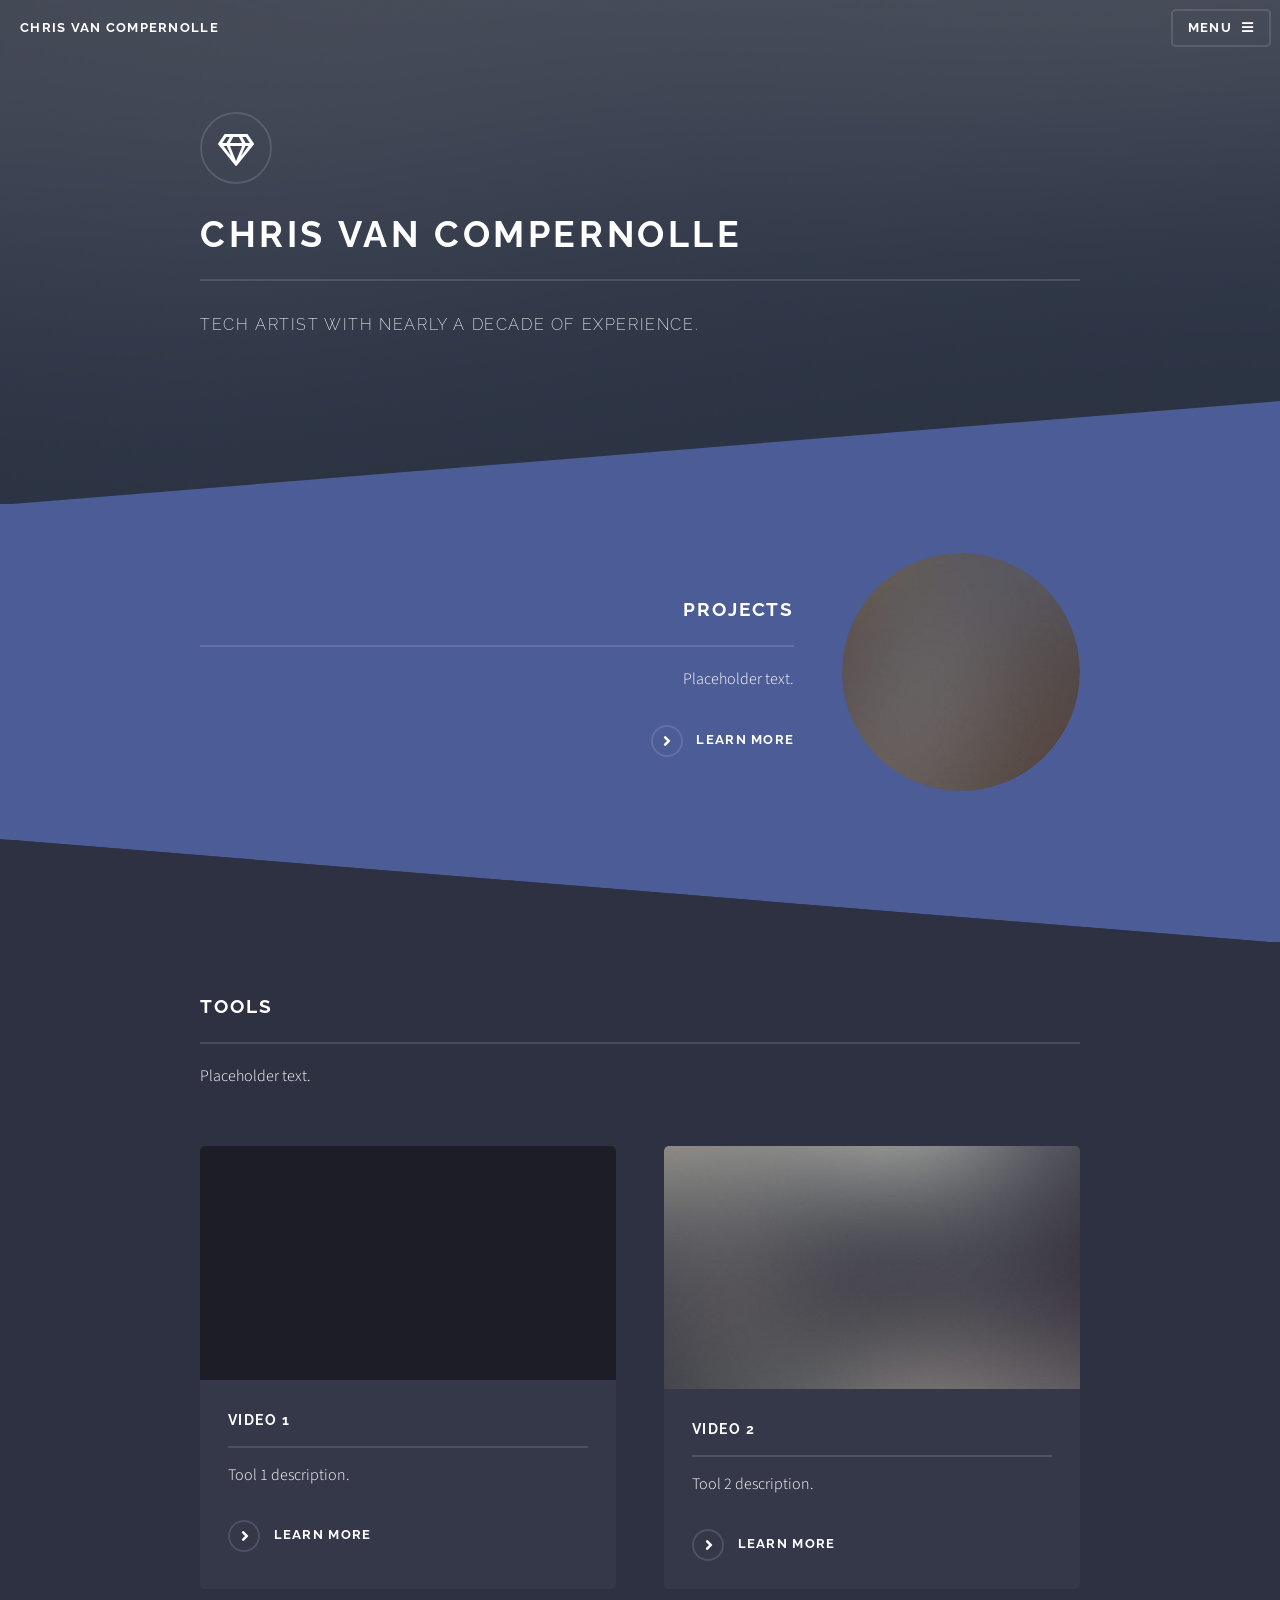
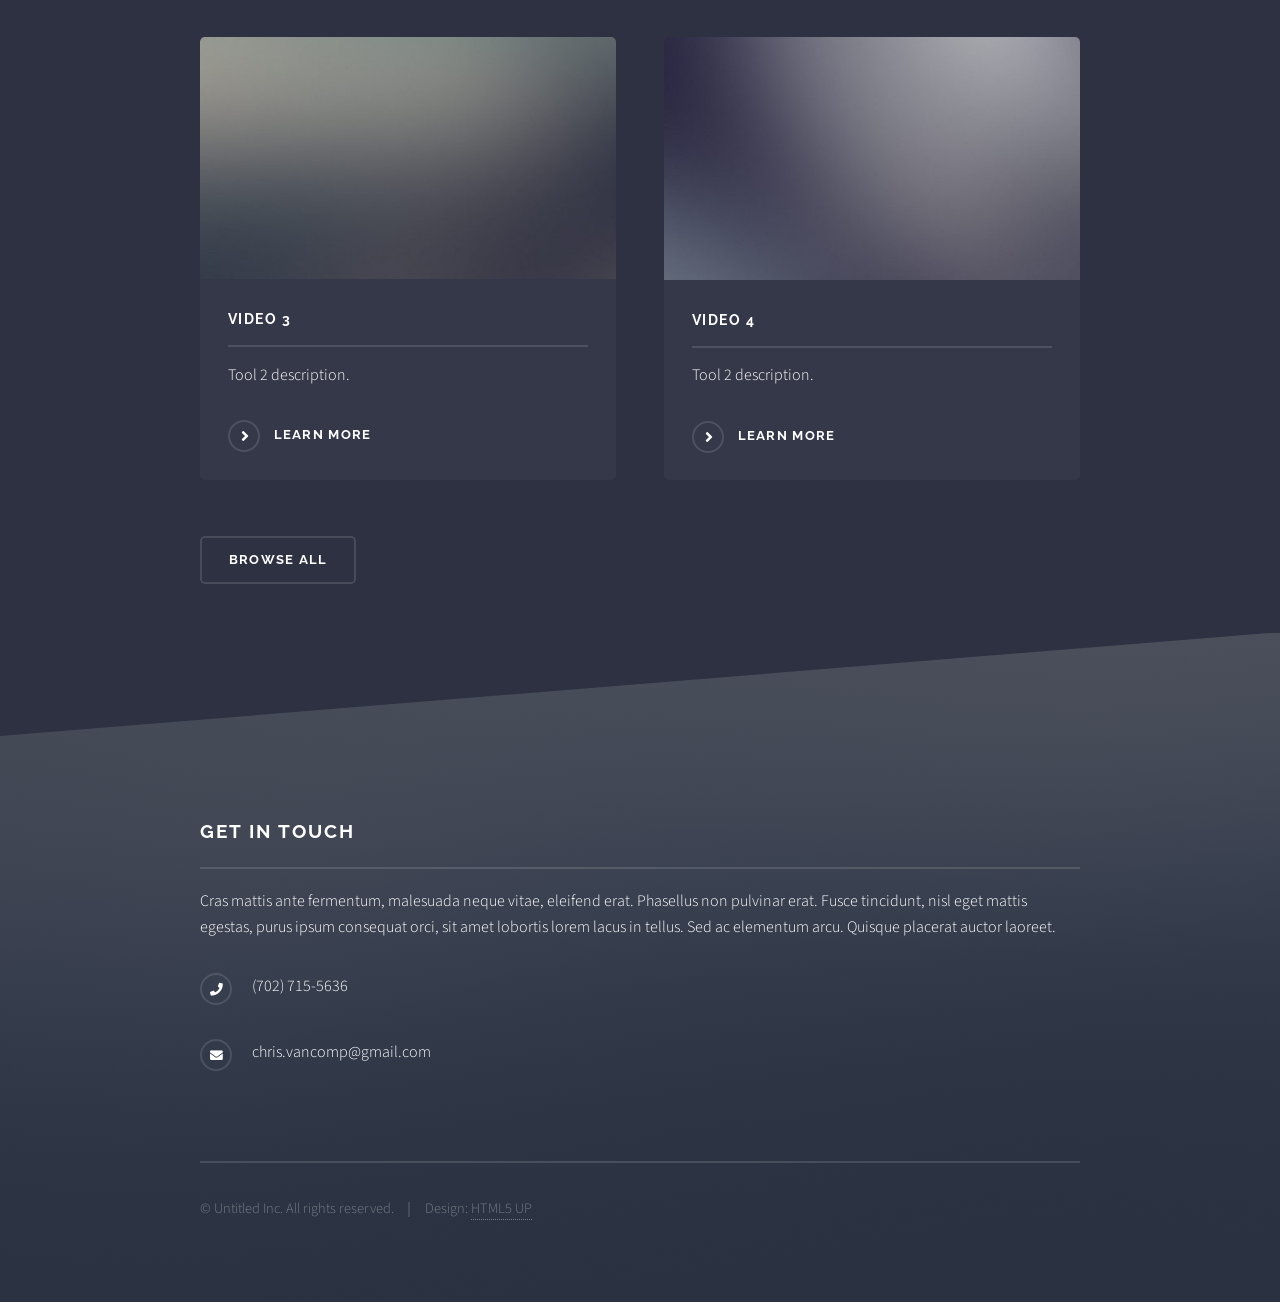
==== commit 66349264: "Early modifications, Youtube embbed test" ====
--- a/index.html
+++ b/index.html
@@ -6,7 +6,7 @@
 -->
 <html>
 	<head>
-		<title>Solid State by HTML5 UP</title>
+		<title>Chris Van Compernolle</title>
 		<meta charset="utf-8" />
 		<meta name="viewport" content="width=device-width, initial-scale=1, user-scalable=no" />
 		<link rel="stylesheet" href="assets/css/main.css" />
@@ -19,7 +19,7 @@
 
 				<!-- Header -->
 					<header id="header" class="alt">
-						<h1><a href="index.html">Solid State</a></h1>
+						<h1><a href="index.html">Chris Van Compernolle</a></h1>
 						<nav>
 							<a href="#menu">Menu</a>
 						</nav>
@@ -44,8 +44,8 @@
 					<section id="banner">
 						<div class="inner">
 							<div class="logo"><span class="icon fa-gem"></span></div>
-							<h2>This is Solid State</h2>
-							<p>Another free + fully responsive site template by <a href="http://html5up.net">HTML5 UP</a></p>
+							<h2>Chris Van Compernolle</h2>
+							<p>Tech artist with nearly a decade of experience.</p>
 						</div>
 					</section>
 
@@ -57,32 +57,8 @@
 								<div class="inner">
 									<a href="#" class="image"><img src="images/pic01.jpg" alt="" /></a>
 									<div class="content">
-										<h2 class="major">Magna arcu feugiat</h2>
-										<p>Lorem ipsum dolor sit amet, etiam lorem adipiscing elit. Cras turpis ante, nullam sit amet turpis non, sollicitudin posuere urna. Mauris id tellus arcu. Nunc vehicula id nulla dignissim dapibus. Nullam ultrices, neque et faucibus viverra, ex nulla cursus.</p>
-										<a href="#" class="special">Learn more</a>
-									</div>
-								</div>
-							</section>
-
-						<!-- Two -->
-							<section id="two" class="wrapper alt spotlight style2">
-								<div class="inner">
-									<a href="#" class="image"><img src="images/pic02.jpg" alt="" /></a>
-									<div class="content">
-										<h2 class="major">Tempus adipiscing</h2>
-										<p>Lorem ipsum dolor sit amet, etiam lorem adipiscing elit. Cras turpis ante, nullam sit amet turpis non, sollicitudin posuere urna. Mauris id tellus arcu. Nunc vehicula id nulla dignissim dapibus. Nullam ultrices, neque et faucibus viverra, ex nulla cursus.</p>
-										<a href="#" class="special">Learn more</a>
-									</div>
-								</div>
-							</section>
-
-						<!-- Three -->
-							<section id="three" class="wrapper spotlight style3">
-								<div class="inner">
-									<a href="#" class="image"><img src="images/pic03.jpg" alt="" /></a>
-									<div class="content">
-										<h2 class="major">Nullam dignissim</h2>
-										<p>Lorem ipsum dolor sit amet, etiam lorem adipiscing elit. Cras turpis ante, nullam sit amet turpis non, sollicitudin posuere urna. Mauris id tellus arcu. Nunc vehicula id nulla dignissim dapibus. Nullam ultrices, neque et faucibus viverra, ex nulla cursus.</p>
+										<h2 class="major">Projects</h2>
+										<p>Placeholder text.</p>
 										<a href="#" class="special">Learn more</a>
 									</div>
 								</div>
@@ -91,31 +67,33 @@
 						<!-- Four -->
 							<section id="four" class="wrapper alt style1">
 								<div class="inner">
-									<h2 class="major">Vitae phasellus</h2>
-									<p>Cras mattis ante fermentum, malesuada neque vitae, eleifend erat. Phasellus non pulvinar erat. Fusce tincidunt, nisl eget mattis egestas, purus ipsum consequat orci, sit amet lobortis lorem lacus in tellus. Sed ac elementum arcu. Quisque placerat auctor laoreet.</p>
+									<h2 class="major">Tools</h2>
+									<p>Placeholder text.</p>
 									<section class="features">
 										<article>
-											<a href="#" class="image"><img src="images/pic04.jpg" alt="" /></a>
-											<h3 class="major">Sed feugiat lorem</h3>
-											<p>Lorem ipsum dolor sit amet, consectetur adipiscing vehicula id nulla dignissim dapibus ultrices.</p>
+											<span class="image video-wrapper">
+												<iframe width="505" height="295" src="https://www.youtube.com/embed/J9XnygJKU9A?si=vpi5OGSfS9u7Is60" title="YouTube video player" frameborder="0" allow="accelerometer; autoplay; clipboard-write; encrypted-media; gyroscope; picture-in-picture; web-share" allowfullscreen></iframe>
+											</span>
+											<h3 class="major">Video 1</h3>
+											<p>Tool 1 description.</p>
 											<a href="#" class="special">Learn more</a>
 										</article>
 										<article>
 											<a href="#" class="image"><img src="images/pic05.jpg" alt="" /></a>
-											<h3 class="major">Nisl placerat</h3>
-											<p>Lorem ipsum dolor sit amet, consectetur adipiscing vehicula id nulla dignissim dapibus ultrices.</p>
+											<h3 class="major">Video 2</h3>
+											<p>Tool 2 description.</p>
 											<a href="#" class="special">Learn more</a>
 										</article>
 										<article>
 											<a href="#" class="image"><img src="images/pic06.jpg" alt="" /></a>
-											<h3 class="major">Ante fermentum</h3>
-											<p>Lorem ipsum dolor sit amet, consectetur adipiscing vehicula id nulla dignissim dapibus ultrices.</p>
+											<h3 class="major">Video 3</h3>
+											<p>Tool 2 description.</p>
 											<a href="#" class="special">Learn more</a>
 										</article>
 										<article>
 											<a href="#" class="image"><img src="images/pic07.jpg" alt="" /></a>
-											<h3 class="major">Fusce consequat</h3>
-											<p>Lorem ipsum dolor sit amet, consectetur adipiscing vehicula id nulla dignissim dapibus ultrices.</p>
+											<h3 class="major">Video 4</h3>
+											<p>Tool 2 description.</p>
 											<a href="#" class="special">Learn more</a>
 										</article>
 									</section>
@@ -132,36 +110,9 @@
 						<div class="inner">
 							<h2 class="major">Get in touch</h2>
 							<p>Cras mattis ante fermentum, malesuada neque vitae, eleifend erat. Phasellus non pulvinar erat. Fusce tincidunt, nisl eget mattis egestas, purus ipsum consequat orci, sit amet lobortis lorem lacus in tellus. Sed ac elementum arcu. Quisque placerat auctor laoreet.</p>
-							<form method="post" action="#">
-								<div class="fields">
-									<div class="field">
-										<label for="name">Name</label>
-										<input type="text" name="name" id="name" />
-									</div>
-									<div class="field">
-										<label for="email">Email</label>
-										<input type="email" name="email" id="email" />
-									</div>
-									<div class="field">
-										<label for="message">Message</label>
-										<textarea name="message" id="message" rows="4"></textarea>
-									</div>
-								</div>
-								<ul class="actions">
-									<li><input type="submit" value="Send Message" /></li>
-								</ul>
-							</form>
 							<ul class="contact">
-								<li class="icon solid fa-home">
-									Untitled Inc<br />
-									1234 Somewhere Road Suite #2894<br />
-									Nashville, TN 00000-0000
-								</li>
-								<li class="icon solid fa-phone">(000) 000-0000</li>
-								<li class="icon solid fa-envelope"><a href="#">information@untitled.tld</a></li>
-								<li class="icon brands fa-twitter"><a href="#">twitter.com/untitled-tld</a></li>
-								<li class="icon brands fa-facebook-f"><a href="#">facebook.com/untitled-tld</a></li>
-								<li class="icon brands fa-instagram"><a href="#">instagram.com/untitled-tld</a></li>
+								<li class="icon solid fa-phone">(702) 715-5636</li>
+								<li class="icon solid fa-envelope">chris.vancomp@gmail.com</li>
 							</ul>
 							<ul class="copyright">
 								<li>&copy; Untitled Inc. All rights reserved.</li><li>Design: <a href="http://html5up.net">HTML5 UP</a></li>
--- a/assets/css/main.css
+++ b/assets/css/main.css
@@ -3024,6 +3024,21 @@
 				position: relative;
 				width: calc(100% + 3.5em);
 			}
+			
+				.features article .image.video-wrapper {
+					aspect-ratio: 16 / 9;
+					overflow: hidden;
+					background: #1c1d26;
+				}
+
+				.features article .image.video-wrapper iframe {
+					position: absolute;
+					top: 0;
+					left: 0;
+					width: 100%;
+					height: 100%;
+					border: 0;
+				}
 
 				.features article .image img {
 					border-radius: 5px 5px 0 0;
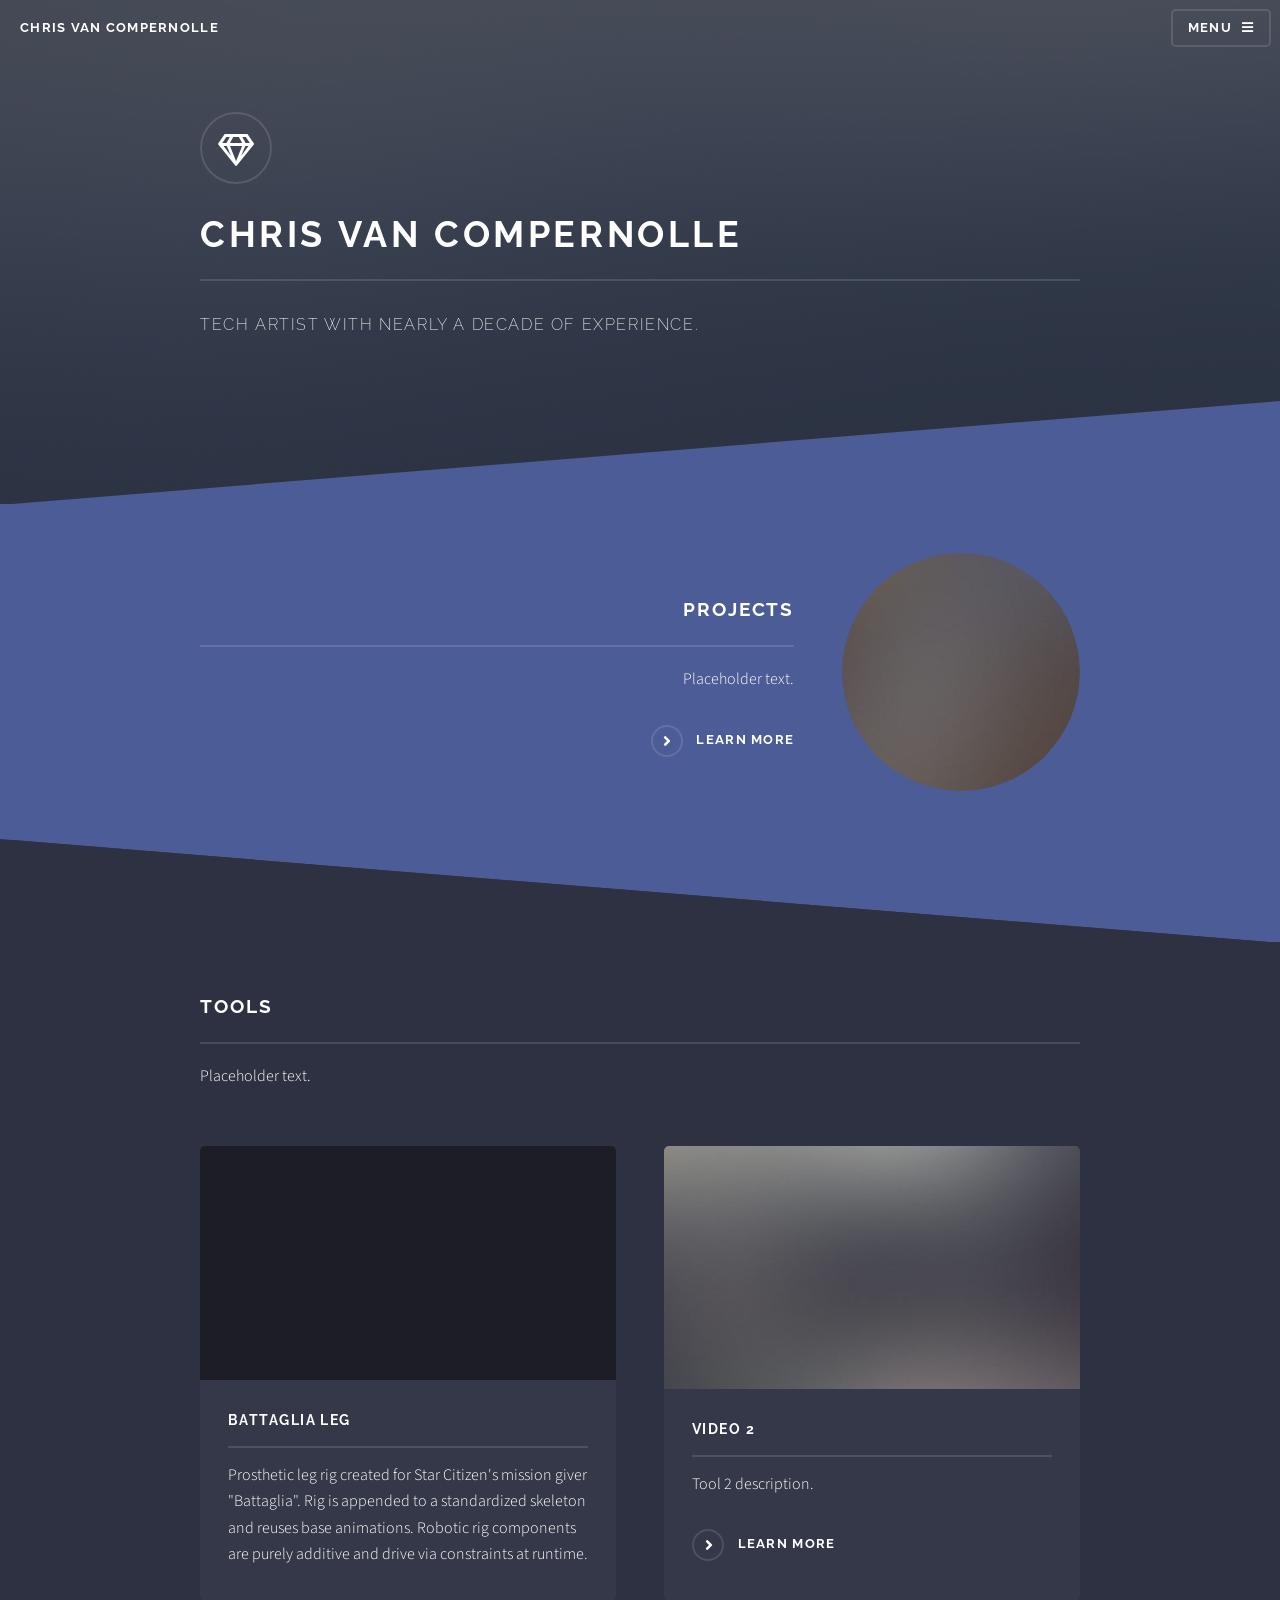
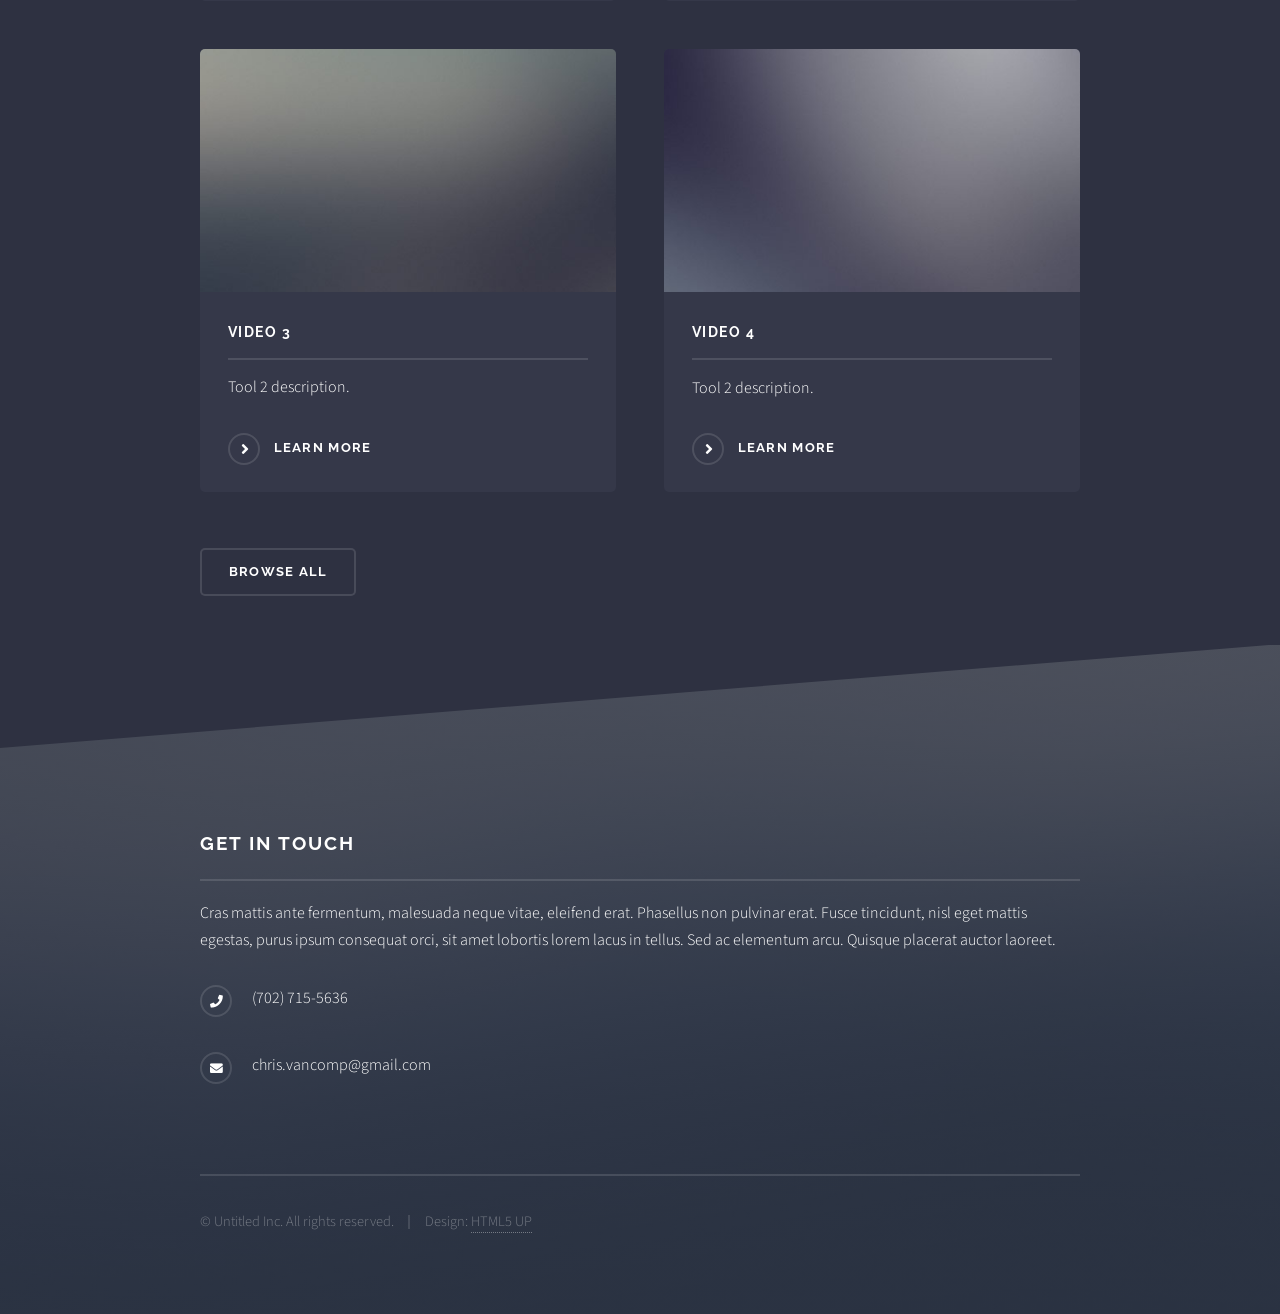
==== commit 80946055: "Embedded bataglia leg vimeo" ====
--- a/index.html
+++ b/index.html
@@ -72,11 +72,10 @@
 									<section class="features">
 										<article>
 											<span class="image video-wrapper">
-												<iframe width="505" height="295" src="https://www.youtube.com/embed/J9XnygJKU9A?si=vpi5OGSfS9u7Is60" title="YouTube video player" frameborder="0" allow="accelerometer; autoplay; clipboard-write; encrypted-media; gyroscope; picture-in-picture; web-share" allowfullscreen></iframe>
+												<div style="padding:56.25% 0 0 0;position:relative;"><iframe src="https://player.vimeo.com/video/1207591558?badge=0&amp;autopause=0&amp;player_id=0&amp;app_id=58479&amp;loop=1" frameborder="0" allow="autoplay; fullscreen; picture-in-picture; clipboard-write; encrypted-media; web-share" referrerpolicy="strict-origin-when-cross-origin" style="position:absolute;top:0;left:0;width:100%;height:100%;" title="battaglia_leg_full"></iframe></div><script src="https://player.vimeo.com/api/player.js"></script>
 											</span>
-											<h3 class="major">Video 1</h3>
-											<p>Tool 1 description.</p>
-											<a href="#" class="special">Learn more</a>
+											<h3 class="major">Battaglia Leg</h3>
+											<p>Prosthetic leg rig created for Star Citizen's mission giver "Battaglia". Rig is appended to a standardized skeleton and reuses base animations. Robotic rig components are purely additive and drive via constraints at runtime.</p>
 										</article>
 										<article>
 											<a href="#" class="image"><img src="images/pic05.jpg" alt="" /></a>
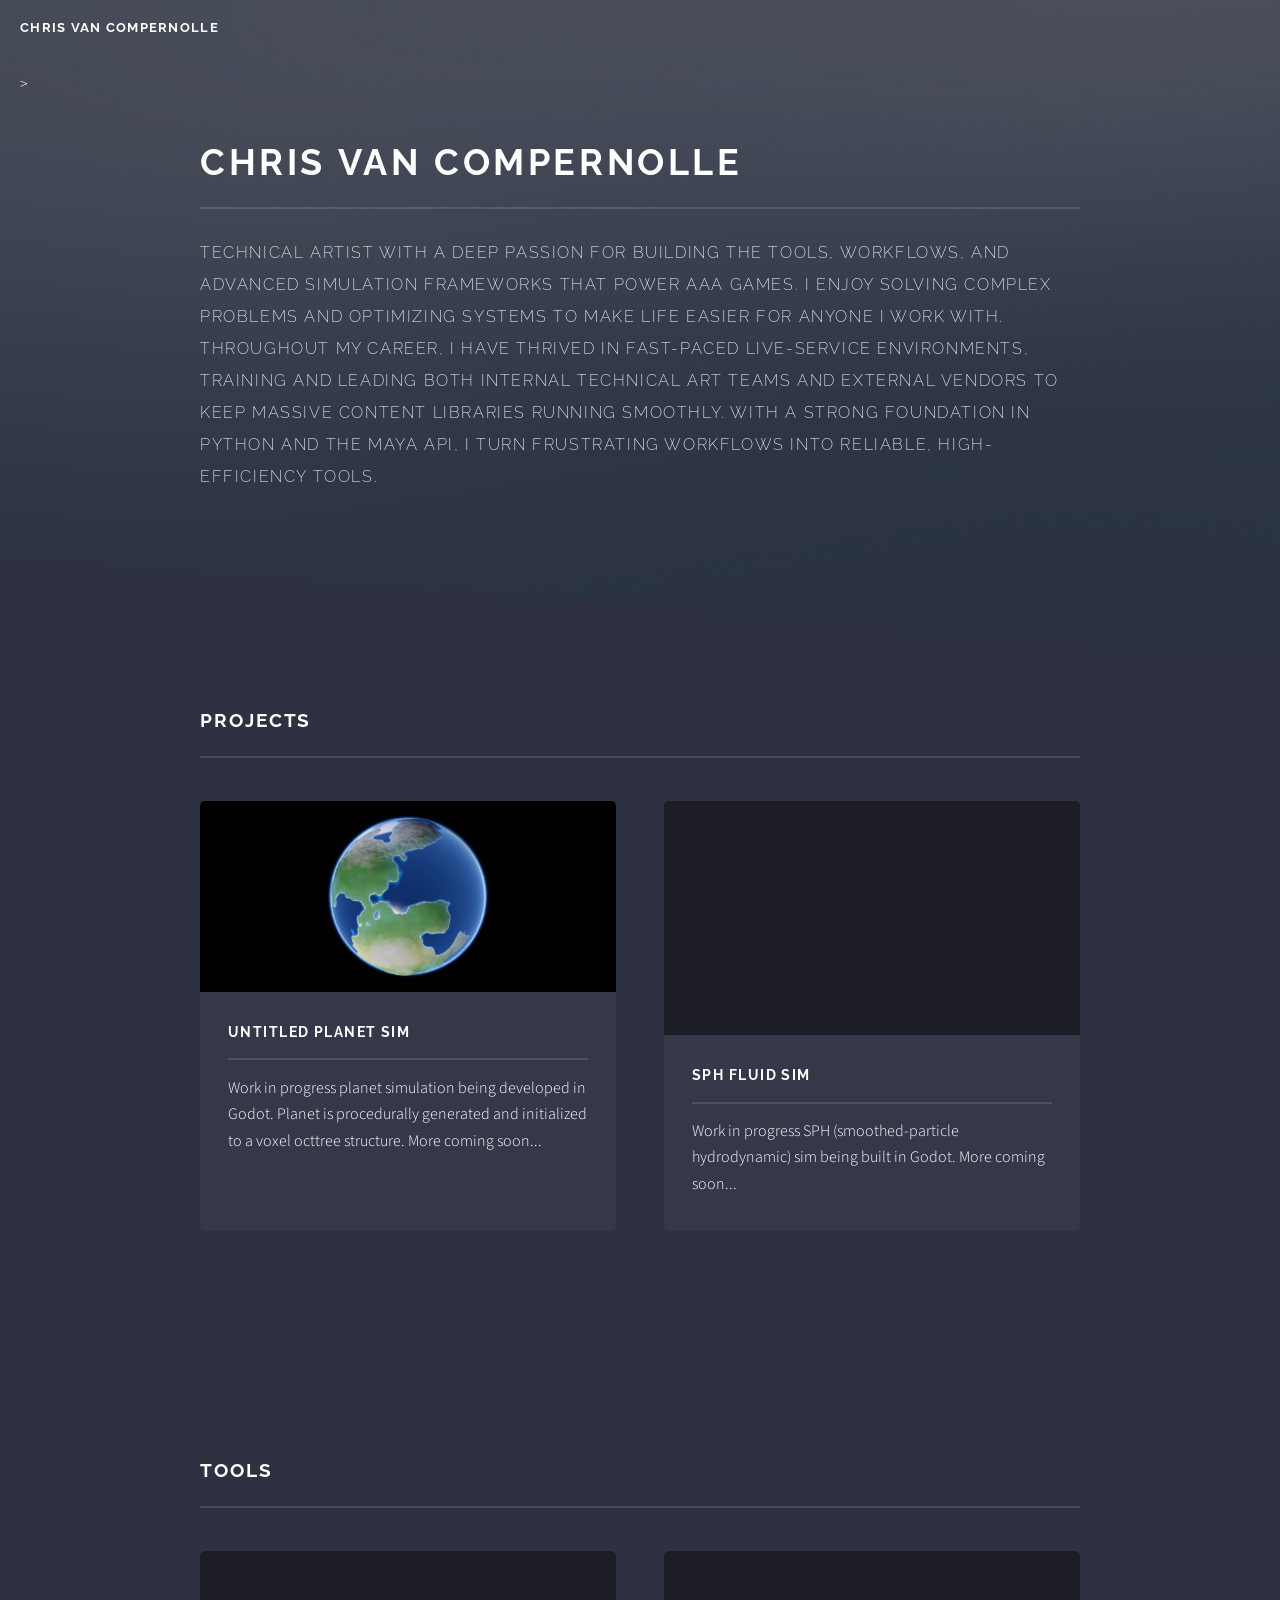
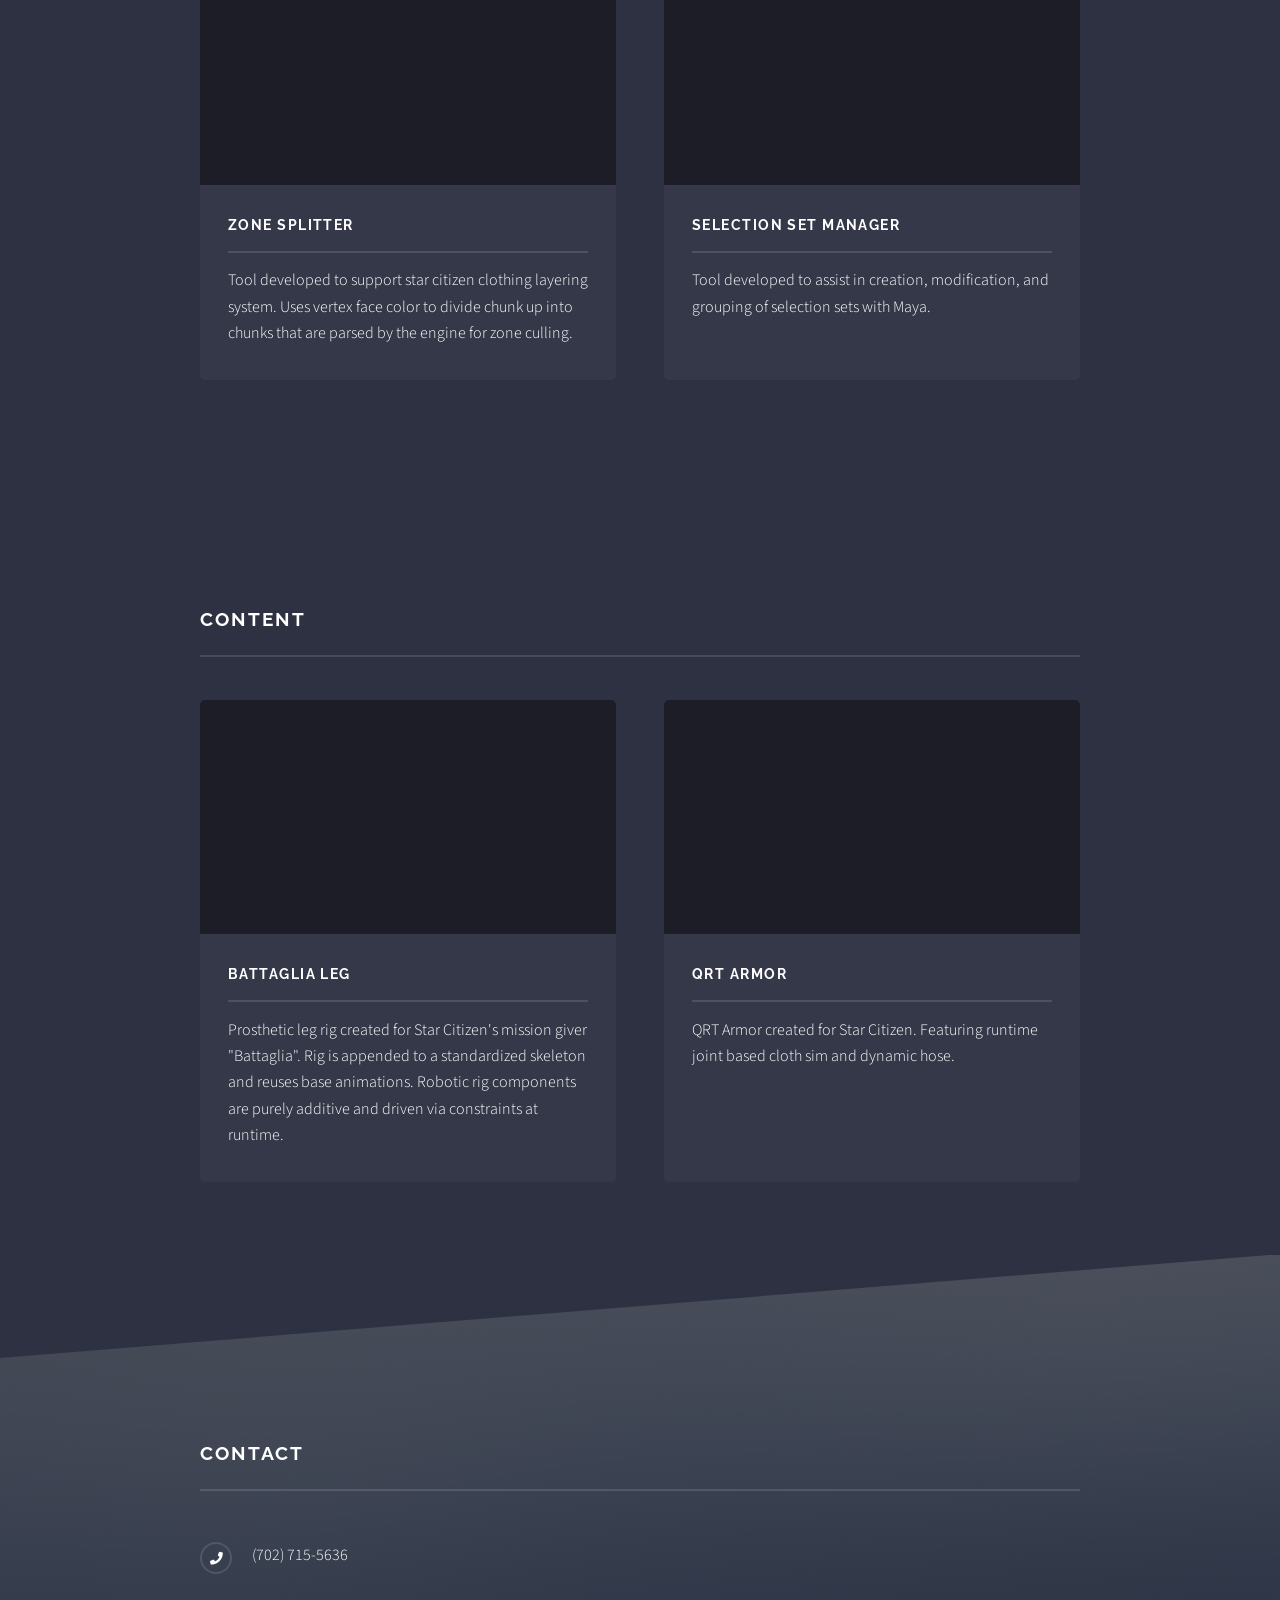
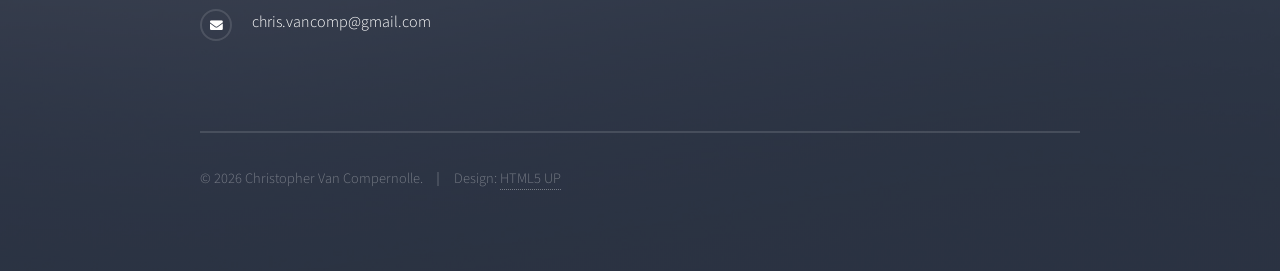
==== commit 98a0022c: "Cleanup and added more content" ====
--- a/index.html
+++ b/index.html
@@ -20,85 +20,99 @@
 				<!-- Header -->
 					<header id="header" class="alt">
 						<h1><a href="index.html">Chris Van Compernolle</a></h1>
-						<nav>
+						<!-- <nav>
 							<a href="#menu">Menu</a>
-						</nav>
+						</nav -->>
 					</header>
 
 				<!-- Menu -->
-					<nav id="menu">
+					<!-- <nav id="menu">
 						<div class="inner">
 							<h2>Menu</h2>
 							<ul class="links">
 								<li><a href="index.html">Home</a></li>
 								<li><a href="generic.html">Generic</a></li>
 								<li><a href="elements.html">Elements</a></li>
-								<li><a href="#">Log In</a></li>
-								<li><a href="#">Sign Up</a></li>
 							</ul>
 							<a href="#" class="close">Close</a>
 						</div>
-					</nav>
+					</nav> -->
 
 				<!-- Banner -->
 					<section id="banner">
 						<div class="inner">
-							<div class="logo"><span class="icon fa-gem"></span></div>
+							<div class="logo"><span class=""></span></div>
 							<h2>Chris Van Compernolle</h2>
-							<p>Tech artist with nearly a decade of experience.</p>
+							<p>Technical Artist with a deep passion for building the tools, workflows, and advanced simulation frameworks that power AAA games. I enjoy solving complex problems and optimizing systems to make life easier for anyone I work with. Throughout my career, I have thrived in fast-paced live-service environments, training and leading both internal technical art teams and external vendors to keep massive content libraries running smoothly. With a strong foundation in Python and the Maya API, I turn frustrating workflows into reliable, high-efficiency tools.</p>
 						</div>
 					</section>
 
 				<!-- Wrapper -->
 					<section id="wrapper">
 
-						<!-- One -->
-							<section id="one" class="wrapper spotlight style1">
+							<section id="projects" class="wrapper alt style1">
 								<div class="inner">
-									<a href="#" class="image"><img src="images/pic01.jpg" alt="" /></a>
-									<div class="content">
-										<h2 class="major">Projects</h2>
-										<p>Placeholder text.</p>
-										<a href="#" class="special">Learn more</a>
-									</div>
+									<h2 class="major">Projects</h2>
+									<section class="features">
+										<article>
+											<span class="image">
+												<img src="images/planet_from_orbit.png" alt="Voxel Planet Simulation Preview" />
+											</span>
+											<h3 class="major">Untitled Planet Sim</h3>
+											<p>Work in progress planet simulation being developed in Godot. Planet is procedurally generated and initialized to a voxel octtree structure. More coming soon...</p>
+										</article>
+										<article>
+											<span class="image video-wrapper">
+												<div style="padding:56.25% 0 0 0;position:relative;"><iframe src="https://player.vimeo.com/video/1207928942?title=0&byline=0&portrait=0&badge=0&amp;player_id=0&amp;app_id=58479" frameborder="0" allow="autoplay; fullscreen; picture-in-picture; clipboard-write; encrypted-media; web-share" referrerpolicy="strict-origin-when-cross-origin" style="position:absolute;top:0;left:0;width:100%;height:100%;" title="zone_splitter"></iframe></div><script src="https://player.vimeo.com/api/player.js"></script>
+											</span>
+											<h3 class="major">SPH Fluid Sim</h3>
+											<p>Work in progress SPH (smoothed-particle hydrodynamic) sim being built in Godot. More coming soon...</p>
+										</article>
+									</section>
+								</div>
+							</section>
+							
+							<section id="tools" class="wrapper alt style1">
+								<div class="inner">
+									<h2 class="major">Tools</h2>
+									<section class="features">
+										<article>
+											<span class="image video-wrapper">
+												<div style="padding:56.25% 0 0 0;position:relative;"><iframe src="https://player.vimeo.com/video/1207606608?title=0&byline=0&portrait=0&badge=0&amp;player_id=0&amp;app_id=58479" frameborder="0" allow="autoplay; fullscreen; picture-in-picture; clipboard-write; encrypted-media; web-share" referrerpolicy="strict-origin-when-cross-origin" style="position:absolute;top:0;left:0;width:100%;height:100%;" title="zone_splitter"></iframe></div><script src="https://player.vimeo.com/api/player.js"></script>
+											</span>
+											<h3 class="major">Zone Splitter</h3>
+											<p>Tool developed to support star citizen clothing layering system. Uses vertex face color to divide chunk up into chunks that are parsed by the engine for zone culling.</p>
+										</article>
+										<article>
+											<span class="image video-wrapper">
+												<div style="padding:56.25% 0 0 0;position:relative;"><iframe src="https://player.vimeo.com/video/1207922066?title=0&byline=0&portrait=0&badge=0&amp;player_id=0&amp;app_id=58479" frameborder="0" allow="autoplay; fullscreen; picture-in-picture; clipboard-write; encrypted-media; web-share" referrerpolicy="strict-origin-when-cross-origin" style="position:absolute;top:0;left:0;width:100%;height:100%;" title="selection_set_manager"></iframe></div><script src="https://player.vimeo.com/api/player.js"></script>
+											</span>
+											<h3 class="major">Selection Set Manager</h3>
+											<p>Tool developed to assist in creation, modification, and grouping of selection sets with Maya.</p>
+										</article>
+									</section>
 								</div>
 							</section>
 
-						<!-- Four -->
-							<section id="four" class="wrapper alt style1">
+							<section id="content" class="wrapper alt style1">
 								<div class="inner">
-									<h2 class="major">Tools</h2>
-									<p>Placeholder text.</p>
+									<h2 class="major">Content</h2>
 									<section class="features">
 										<article>
 											<span class="image video-wrapper">
-												<div style="padding:56.25% 0 0 0;position:relative;"><iframe src="https://player.vimeo.com/video/1207591558?badge=0&amp;autopause=0&amp;player_id=0&amp;app_id=58479&amp;loop=1" frameborder="0" allow="autoplay; fullscreen; picture-in-picture; clipboard-write; encrypted-media; web-share" referrerpolicy="strict-origin-when-cross-origin" style="position:absolute;top:0;left:0;width:100%;height:100%;" title="battaglia_leg_full"></iframe></div><script src="https://player.vimeo.com/api/player.js"></script>
+												<div style="padding:56.25% 0 0 0;position:relative;"><iframe src="https://player.vimeo.com/video/1207591558?title=0&byline=0&portrait=0&badge=0&amp;autopause=0&amp;player_id=0&amp;app_id=58479&amp;loop=1" frameborder="0" allow="autoplay; fullscreen; picture-in-picture; clipboard-write; encrypted-media; web-share" referrerpolicy="strict-origin-when-cross-origin" style="position:absolute;top:0;left:0;width:100%;height:100%;" title="battaglia_leg_full"></iframe></div><script src="https://player.vimeo.com/api/player.js"></script>
 											</span>
 											<h3 class="major">Battaglia Leg</h3>
-											<p>Prosthetic leg rig created for Star Citizen's mission giver "Battaglia". Rig is appended to a standardized skeleton and reuses base animations. Robotic rig components are purely additive and drive via constraints at runtime.</p>
+											<p>Prosthetic leg rig created for Star Citizen's mission giver "Battaglia". Rig is appended to a standardized skeleton and reuses base animations. Robotic rig components are purely additive and driven via constraints at runtime.</p>
 										</article>
 										<article>
-											<a href="#" class="image"><img src="images/pic05.jpg" alt="" /></a>
-											<h3 class="major">Video 2</h3>
-											<p>Tool 2 description.</p>
-											<a href="#" class="special">Learn more</a>
-										</article>
-										<article>
-											<a href="#" class="image"><img src="images/pic06.jpg" alt="" /></a>
-											<h3 class="major">Video 3</h3>
-											<p>Tool 2 description.</p>
-											<a href="#" class="special">Learn more</a>
-										</article>
-										<article>
-											<a href="#" class="image"><img src="images/pic07.jpg" alt="" /></a>
-											<h3 class="major">Video 4</h3>
-											<p>Tool 2 description.</p>
-											<a href="#" class="special">Learn more</a>
+											<span class="image video-wrapper">
+												<div style="padding:56.25% 0 0 0;position:relative;"><iframe src="https://player.vimeo.com/video/1207601701?title=0&byline=0&portrait=0&badge=0&amp;autopause=0&amp;player_id=0&amp;app_id=58479" frameborder="0" allow="autoplay; fullscreen; picture-in-picture; clipboard-write; encrypted-media; web-share" referrerpolicy="strict-origin-when-cross-origin" style="position:absolute;top:0;left:0;width:100%;height:100%;" title="Qrt_Armor_Complilation"></iframe></div><script src="https://player.vimeo.com/api/player.js"></script>
+											</span>
+											<h3 class="major">QRT Armor</h3>
+											<p>QRT Armor created for Star Citizen. Featuring runtime joint based cloth sim and dynamic hose.</p>
 										</article>
 									</section>
-									<ul class="actions">
-										<li><a href="#" class="button">Browse All</a></li>
-									</ul>
 								</div>
 							</section>
 
@@ -107,14 +121,14 @@
 				<!-- Footer -->
 					<section id="footer">
 						<div class="inner">
-							<h2 class="major">Get in touch</h2>
-							<p>Cras mattis ante fermentum, malesuada neque vitae, eleifend erat. Phasellus non pulvinar erat. Fusce tincidunt, nisl eget mattis egestas, purus ipsum consequat orci, sit amet lobortis lorem lacus in tellus. Sed ac elementum arcu. Quisque placerat auctor laoreet.</p>
+							<h2 class="major">Contact</h2>
+							<p></p>
 							<ul class="contact">
 								<li class="icon solid fa-phone">(702) 715-5636</li>
 								<li class="icon solid fa-envelope">chris.vancomp@gmail.com</li>
 							</ul>
 							<ul class="copyright">
-								<li>&copy; Untitled Inc. All rights reserved.</li><li>Design: <a href="http://html5up.net">HTML5 UP</a></li>
+								<li>&copy; 2026 Christopher Van Compernolle.</li><li>Design: <a href="http://html5up.net">HTML5 UP</a></li>
 							</ul>
 						</div>
 					</section>
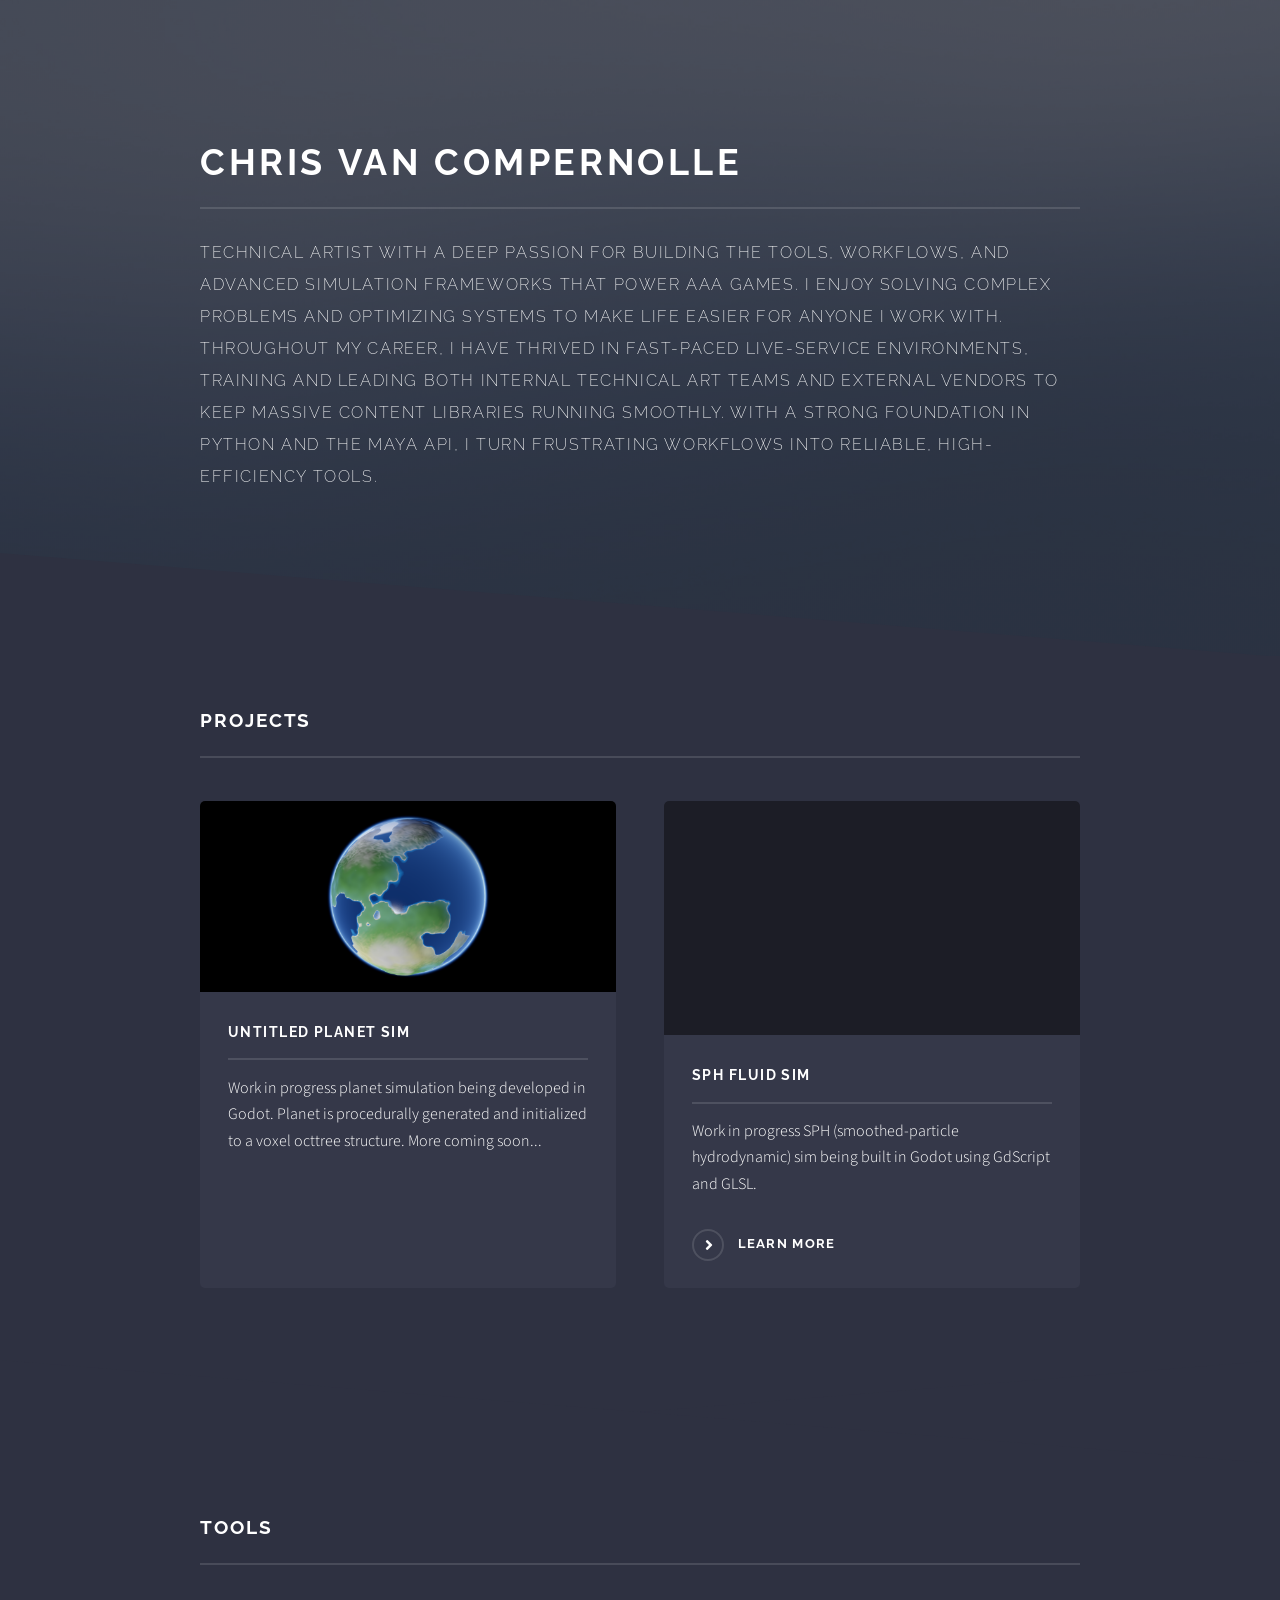
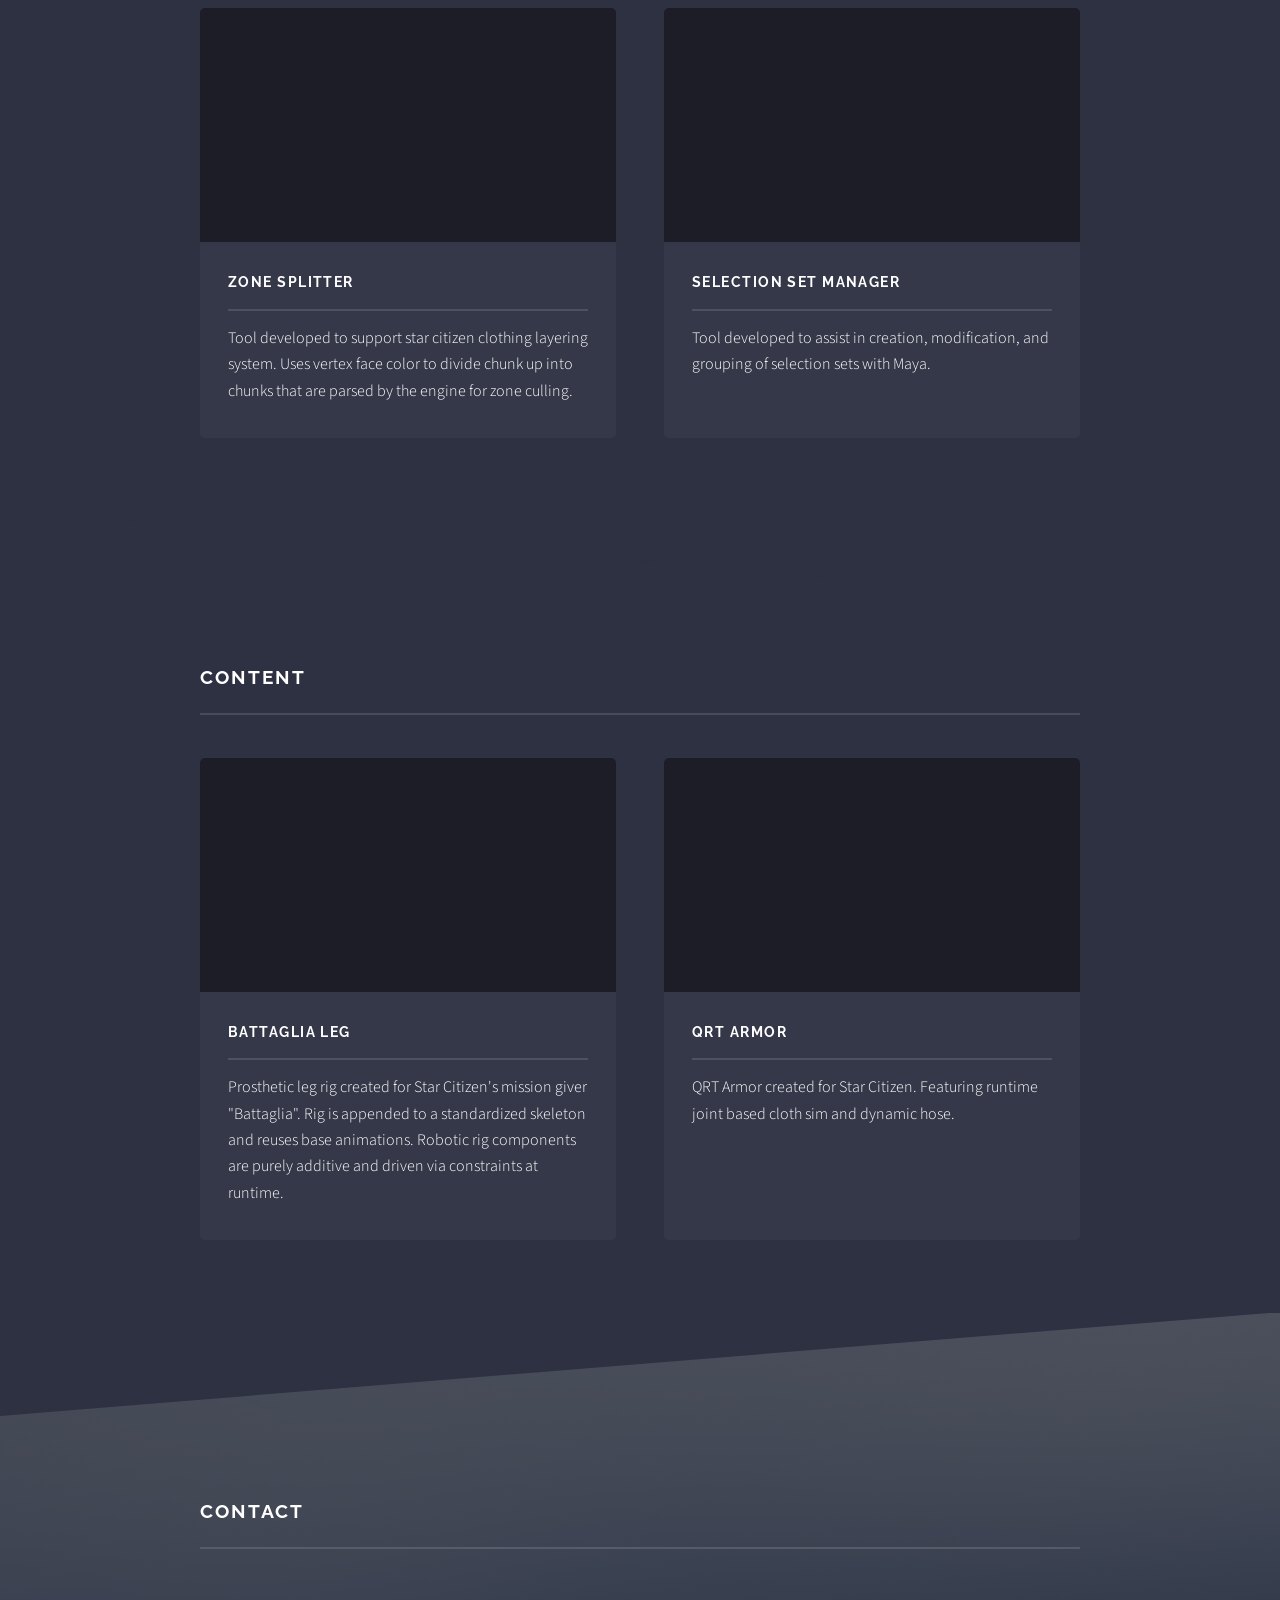
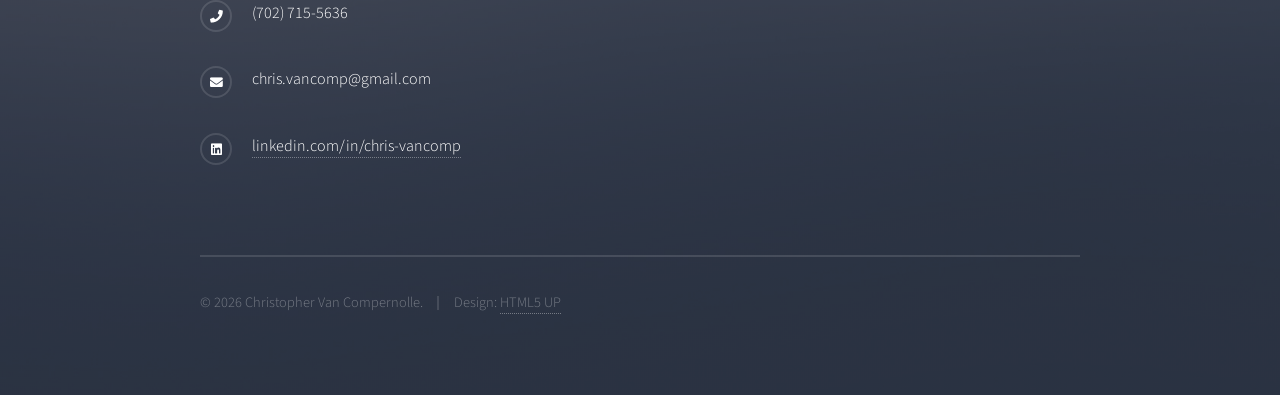
==== commit d18647d7: "Added blog component Added new blog component system and added first entries to SPH project blog. Ad" ====
--- a/index.html
+++ b/index.html
@@ -18,12 +18,12 @@
 			<div id="page-wrapper">
 
 				<!-- Header -->
-					<header id="header" class="alt">
+					<!-- <header id="header" class="alt">
 						<h1><a href="index.html">Chris Van Compernolle</a></h1>
 						<!-- <nav>
 							<a href="#menu">Menu</a>
-						</nav -->>
-					</header>
+						</nav>
+					</header> -->
 
 				<!-- Menu -->
 					<!-- <nav id="menu">
@@ -66,7 +66,8 @@
 												<div style="padding:56.25% 0 0 0;position:relative;"><iframe src="https://player.vimeo.com/video/1207928942?title=0&byline=0&portrait=0&badge=0&amp;player_id=0&amp;app_id=58479" frameborder="0" allow="autoplay; fullscreen; picture-in-picture; clipboard-write; encrypted-media; web-share" referrerpolicy="strict-origin-when-cross-origin" style="position:absolute;top:0;left:0;width:100%;height:100%;" title="zone_splitter"></iframe></div><script src="https://player.vimeo.com/api/player.js"></script>
 											</span>
 											<h3 class="major">SPH Fluid Sim</h3>
-											<p>Work in progress SPH (smoothed-particle hydrodynamic) sim being built in Godot. More coming soon...</p>
+											<p>Work in progress SPH (smoothed-particle hydrodynamic) sim being built in Godot using GdScript and GLSL.</p>
+											<a href="projects/sph.html" class="special">Learn more</a>
 										</article>
 									</section>
 								</div>
@@ -126,6 +127,7 @@
 							<ul class="contact">
 								<li class="icon solid fa-phone">(702) 715-5636</li>
 								<li class="icon solid fa-envelope">chris.vancomp@gmail.com</li>
+								<li class="icon brands fa-linkedin"><a href="https://www.linkedin.com/in/chris-vancomp/" target="_blank">linkedin.com/in/chris-vancomp</a></li>
 							</ul>
 							<ul class="copyright">
 								<li>&copy; 2026 Christopher Van Compernolle.</li><li>Design: <a href="http://html5up.net">HTML5 UP</a></li>
